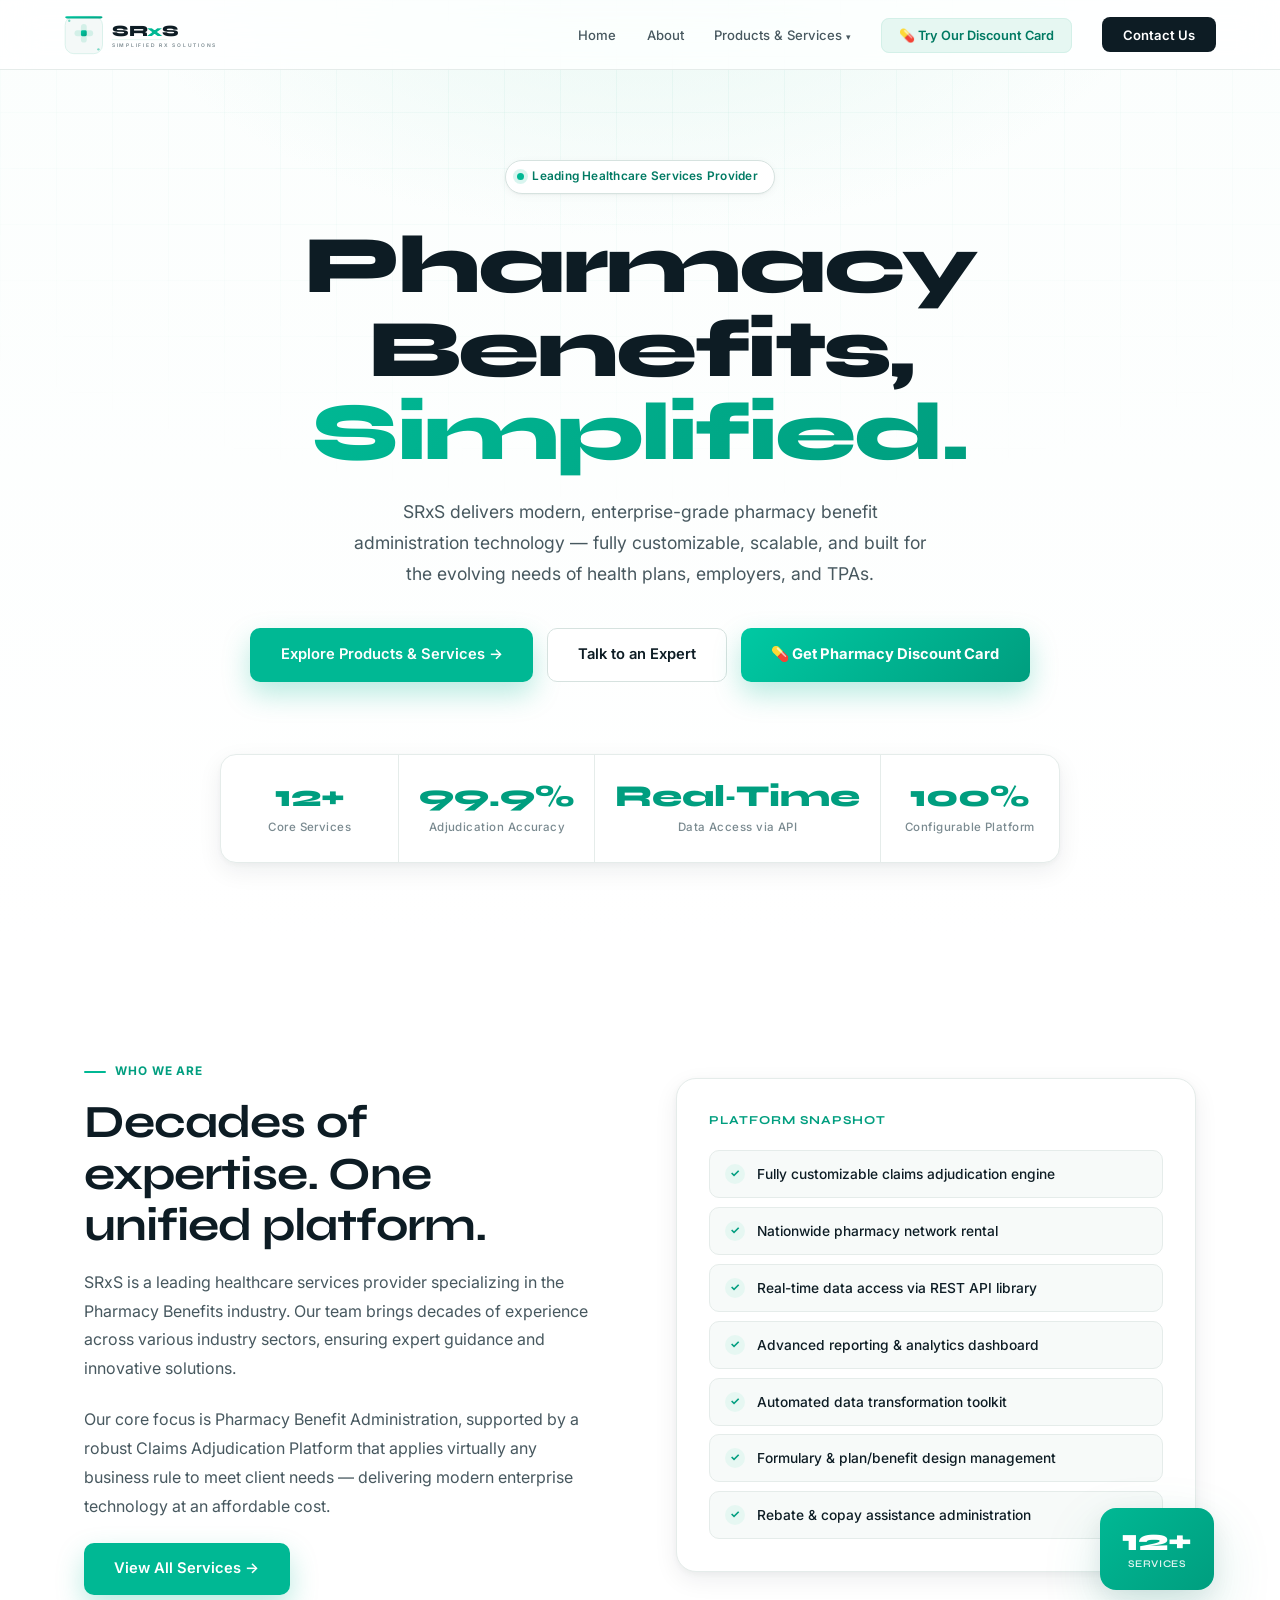
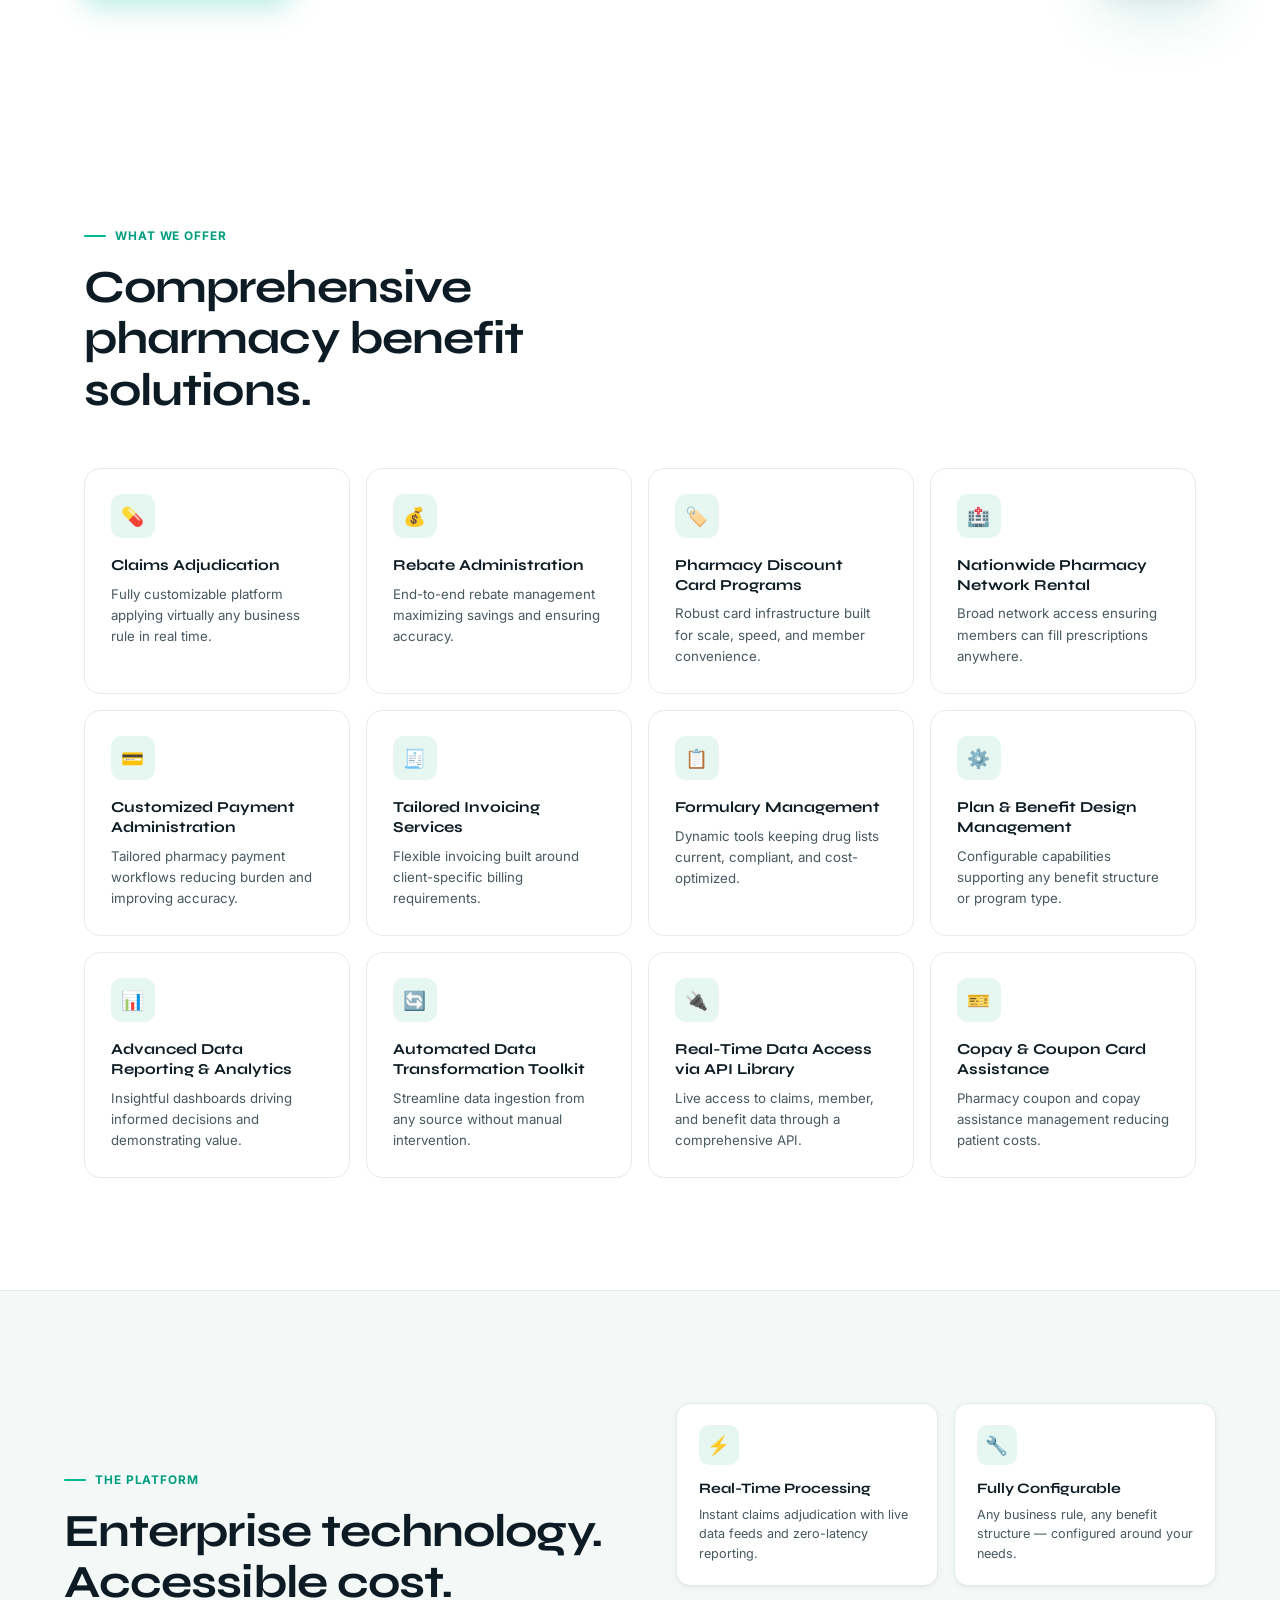
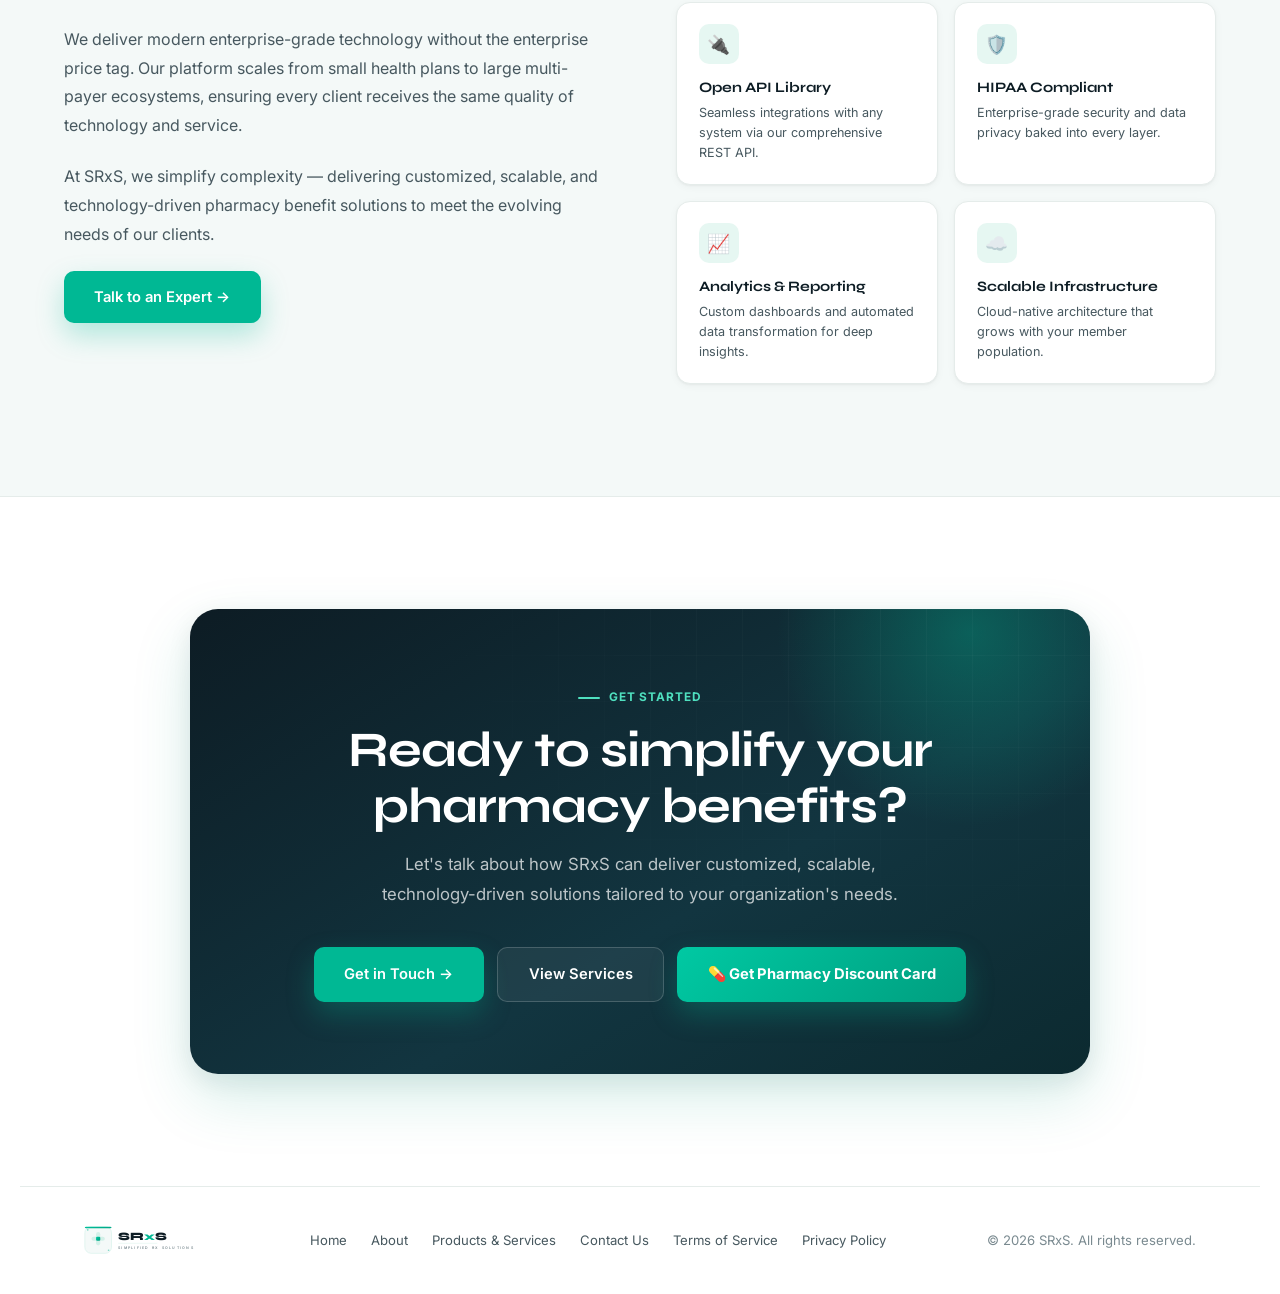
==== index.html @ fc0c214e "Publish site refresh: Products & Services IA, product/white-label pages, legal pages - New "Products" ====
<!DOCTYPE html>
<html lang="en">
<head>
<!-- Google tag (gtag.js) -->
<script async src="https://www.googletagmanager.com/gtag/js?id=G-7KS7CNF6GP"></script>
<script>
  window.dataLayer = window.dataLayer || [];
  function gtag(){dataLayer.push(arguments);}
  gtag('js', new Date());

  gtag('config', 'G-7KS7CNF6GP');
</script>
<meta charset="UTF-8">
<meta name="viewport" content="width=device-width, initial-scale=1.0">
<meta name="description" content="SRxS delivers modern, enterprise-grade pharmacy benefit administration technology — fully customizable, scalable, and built for health plans, employers, and TPAs.">
  <link rel="icon" type="image/svg+xml" href="favicon.svg">
  <link rel="icon" type="image/png" sizes="32x32" href="favicon-32x32.png">
  <link rel="icon" type="image/png" sizes="16x16" href="favicon-16x16.png">
  <link rel="icon" type="image/x-icon" href="favicon.ico">
  <link rel="apple-touch-icon" sizes="180x180" href="apple-touch-icon.png">
  <meta name="theme-color" content="#ffffff">
<title>SRxS — Simplified RX Solutions</title>
<link rel="preconnect" href="https://fonts.googleapis.com">
<link rel="preconnect" href="https://fonts.gstatic.com" crossorigin>
<link href="https://fonts.googleapis.com/css2?family=Syne:wght@600;700;800&family=Inter:wght@400;500;600&display=swap" rel="stylesheet">
<style>
  :root {
    --bg: #ffffff;
    --bg-tint: #f4f9f8;
    --surface: #ffffff;
    --surface2: #f7faf9;
    --border: #e5ecea;
    --border-strong: #d6e2df;
    --teal: #00b894;
    --teal-deep: #009e7f;
    --teal-ink: #007a63;
    --teal-soft: #e6f7f2;
    --teal-soft2: #d3f0e8;
    --ink: #0d1c24;
    --body: #47585f;
    --muted: #7a8a90;
    --shadow-sm: 0 1px 2px rgba(13,28,36,0.04), 0 2px 8px rgba(13,28,36,0.04);
    --shadow-md: 0 8px 24px rgba(13,28,36,0.07), 0 2px 6px rgba(13,28,36,0.04);
    --shadow-lg: 0 24px 60px rgba(0,158,127,0.16), 0 8px 24px rgba(13,28,36,0.08);
    --shadow-teal: 0 12px 28px rgba(0,184,148,0.28);
  }

  *, *::before, *::after { box-sizing: border-box; margin: 0; padding: 0; }
  html { scroll-behavior: smooth; -webkit-font-smoothing: antialiased; }

  body {
    font-family: 'Inter', sans-serif;
    background: var(--bg);
    color: var(--body);
    overflow-x: hidden;
    line-height: 1.6;
  }

  a { color: inherit; }

  /* ─── NAV ─── */
  nav {
    position: fixed; top: 0; left: 0; right: 0; z-index: 100;
    display: flex; align-items: center; justify-content: space-between;
    padding: 0.85rem 5%;
    background: rgba(255,255,255,0.82);
    backdrop-filter: blur(18px) saturate(1.6);
    border-bottom: 1px solid var(--border);
  }

  .nav-logo { display: flex; align-items: center; }
  .nav-logo img, .nav-logo svg { height: 42px; width: auto; display: block; }

  .nav-links { display: flex; align-items: center; gap: 1.9rem; list-style: none; }
  .nav-links a {
    text-decoration: none; font-size: 0.82rem; font-weight: 500;
    color: var(--body); transition: color 0.2s;
  }
  .nav-links a:hover { color: var(--teal-deep); }

  .nav-cta {
    background: var(--ink) !important; color: #fff !important;
    padding: 0.6rem 1.3rem; border-radius: 8px; font-weight: 600 !important;
    transition: background 0.2s, transform 0.2s !important;
  }
  .nav-cta:hover { background: #10303a !important; transform: translateY(-1px); }
  .nav-discount {
    background: var(--teal-soft) !important;
    border: 1px solid var(--teal-soft2) !important;
    color: var(--teal-ink) !important;
    padding: 0.55rem 1.05rem; border-radius: 8px; font-weight: 600 !important;
    font-size: 0.8rem !important;
    transition: background 0.2s, box-shadow 0.2s !important;
  }
  .nav-discount:hover { background: var(--teal-soft2) !important; box-shadow: 0 6px 16px rgba(0,184,148,0.18) !important; }

  /* ─── BUTTONS ─── */
  .btn-primary {
    display: inline-flex; align-items: center; gap: 0.5rem;
    background: var(--teal); color: #fff;
    padding: 0.9rem 1.9rem; border-radius: 10px;
    font-size: 0.92rem; font-weight: 600; text-decoration: none;
    box-shadow: var(--shadow-teal);
    transition: box-shadow 0.2s, transform 0.2s, background 0.2s;
  }
  .btn-primary:hover { background: var(--teal-deep); box-shadow: 0 16px 34px rgba(0,158,127,0.34); transform: translateY(-2px); }

  .btn-ghost {
    display: inline-flex; align-items: center; gap: 0.5rem;
    border: 1px solid var(--border-strong);
    color: var(--ink);
    padding: 0.9rem 1.9rem; border-radius: 10px;
    font-size: 0.92rem; font-weight: 600; text-decoration: none;
    background: #fff;
    transition: border-color 0.2s, background 0.2s, transform 0.2s;
  }
  .btn-ghost:hover { border-color: var(--teal); background: var(--teal-soft); transform: translateY(-2px); }

  .btn-discount {
    display: inline-flex; align-items: center; gap: 0.5rem;
    background: linear-gradient(135deg, #00c9a3, #009e7f);
    color: #fff;
    padding: 0.9rem 1.9rem; border-radius: 10px;
    font-size: 0.92rem; font-weight: 700; text-decoration: none;
    box-shadow: var(--shadow-teal);
    transition: box-shadow 0.2s, transform 0.2s;
  }
  .btn-discount:hover { box-shadow: 0 18px 38px rgba(0,184,148,0.4); transform: translateY(-2px); }

  /* ─── HERO ─── */
  .hero {
    position: relative; overflow: hidden;
    padding: 10rem 5% 5rem;
    text-align: center;
    background:
      radial-gradient(ellipse 70% 55% at 50% -8%, var(--teal-soft) 0%, transparent 60%),
      linear-gradient(180deg, #fbfefd 0%, #ffffff 100%);
  }

  .hero-grid {
    position: absolute; inset: 0; z-index: 0; pointer-events: none;
    background-image:
      linear-gradient(rgba(0,158,127,0.05) 1px, transparent 1px),
      linear-gradient(90deg, rgba(0,158,127,0.05) 1px, transparent 1px);
    background-size: 56px 56px;
    mask-image: radial-gradient(ellipse 75% 55% at 50% 0%, black, transparent);
    -webkit-mask-image: radial-gradient(ellipse 75% 55% at 50% 0%, black, transparent);
  }

  .hero-content { position: relative; z-index: 1; max-width: 840px; margin: 0 auto; }

  .hero-badge {
    display: inline-flex; align-items: center; gap: 0.5rem;
    background: #fff;
    border: 1px solid var(--border-strong);
    padding: 0.4rem 1rem 0.4rem 0.7rem;
    border-radius: 100px;
    font-size: 0.74rem; font-weight: 600; letter-spacing: 0.02em;
    color: var(--teal-ink);
    box-shadow: var(--shadow-sm);
    margin-bottom: 1.9rem;
    animation: fadeUp 0.6s ease both;
  }
  .hero-badge::before {
    content: ''; width: 7px; height: 7px; border-radius: 50%;
    background: var(--teal);
    box-shadow: 0 0 0 4px rgba(0,184,148,0.15);
    animation: pulse 2.2s infinite;
  }
  @keyframes pulse {
    0%, 100% { box-shadow: 0 0 0 4px rgba(0,184,148,0.15); }
    50% { box-shadow: 0 0 0 7px rgba(0,184,148,0.04); }
  }

  h1 {
    font-family: 'Syne', sans-serif;
    font-size: clamp(2.7rem, 6.4vw, 5.4rem);
    font-weight: 800;
    line-height: 1.02;
    letter-spacing: -0.03em;
    color: var(--ink);
    margin-bottom: 1.4rem;
    animation: fadeUp 0.6s 0.08s ease both;
  }
  h1 .accent {
    background: linear-gradient(120deg, var(--teal) 0%, var(--teal-deep) 100%);
    -webkit-background-clip: text; background-clip: text;
    -webkit-text-fill-color: transparent; color: var(--teal-deep);
  }
  h1 .line-wrap { display: block; }

  .hero-sub {
    font-size: 1.1rem; line-height: 1.75; color: var(--body);
    max-width: 580px; margin: 0 auto 2.4rem;
    animation: fadeUp 0.6s 0.16s ease both;
  }

  .hero-actions {
    display: flex; gap: 0.85rem; justify-content: center; flex-wrap: wrap;
    animation: fadeUp 0.6s 0.24s ease both;
  }

  .hero-stats {
    display: grid; grid-template-columns: repeat(4, 1fr);
    max-width: 860px; margin: 4.5rem auto 0;
    border: 1px solid var(--border);
    border-radius: 16px;
    background: #fff;
    box-shadow: var(--shadow-md);
    overflow: hidden;
    position: relative; z-index: 1;
    animation: fadeUp 0.6s 0.32s ease both;
  }
  .hs-item {
    padding: 1.6rem 1.25rem; text-align: center;
    border-right: 1px solid var(--border);
    transition: background 0.2s;
  }
  .hs-item:last-child { border-right: none; }
  .hs-item:hover { background: var(--teal-soft); }
  .hs-val {
    font-family: 'Syne', sans-serif;
    font-size: 1.9rem; font-weight: 800;
    color: var(--teal-deep); line-height: 1; margin-bottom: 0.4rem;
  }
  .hs-label { font-size: 0.72rem; color: var(--muted); letter-spacing: 0.04em; font-weight: 500; }

  /* ─── SECTION COMMON ─── */
  section { position: relative; z-index: 1; }

  .section-label {
    display: inline-flex; align-items: center; gap: 0.55rem;
    font-size: 0.74rem; font-weight: 700; letter-spacing: 0.08em;
    text-transform: uppercase; color: var(--teal-deep);
    margin-bottom: 1rem;
  }
  .section-label::before { content: ''; width: 22px; height: 2px; border-radius: 2px; background: var(--teal); }

  h2 {
    font-family: 'Syne', sans-serif;
    font-size: clamp(1.9rem, 3.6vw, 2.9rem);
    font-weight: 700; line-height: 1.12;
    letter-spacing: -0.02em;
    color: var(--ink);
    margin-bottom: 1rem;
  }

  .section-body {
    font-size: 1rem; line-height: 1.8;
    color: var(--body); margin-bottom: 1.4rem;
  }

  /* ─── ABOUT ─── */
  .about {
    padding: 7rem 5%;
    max-width: 1240px; margin: 0 auto;
    display: grid; grid-template-columns: 1fr 1fr; gap: 4.5rem;
    align-items: center;
  }
  .about-visual { position: relative; }
  .about-card {
    background: #fff;
    border: 1px solid var(--border);
    border-radius: 20px;
    padding: 2rem;
    box-shadow: var(--shadow-md);
    position: relative;
  }
  .about-card-title {
    font-family: 'Syne', sans-serif;
    font-size: 0.76rem; font-weight: 700;
    letter-spacing: 0.08em; text-transform: uppercase;
    color: var(--teal-deep); margin-bottom: 1.25rem;
  }
  .capability-list { display: flex; flex-direction: column; gap: 0.55rem; }
  .cap-item {
    display: flex; align-items: center; gap: 0.75rem;
    padding: 0.75rem 0.95rem;
    background: var(--surface2);
    border: 1px solid var(--border);
    border-radius: 10px;
    font-size: 0.86rem; color: var(--ink); font-weight: 500;
    transition: background 0.2s, border-color 0.2s, transform 0.15s;
  }
  .cap-item:hover { background: var(--teal-soft); border-color: var(--teal-soft2); transform: translateX(3px); }
  .cap-check {
    width: 20px; height: 20px; border-radius: 50%; flex-shrink: 0;
    background: var(--teal-soft); color: var(--teal-deep);
    display: flex; align-items: center; justify-content: center;
    font-size: 0.7rem; font-weight: 700;
  }
  .float-badge {
    position: absolute;
    bottom: -1.1rem; right: -1.1rem;
    background: linear-gradient(135deg, var(--teal), var(--teal-deep));
    color: #fff;
    border-radius: 16px;
    padding: 1.1rem 1.35rem;
    font-family: 'Syne', sans-serif;
    text-align: center;
    box-shadow: var(--shadow-lg);
    animation: float 5s ease-in-out infinite;
  }
  .float-badge .num { font-size: 1.9rem; font-weight: 800; line-height: 1; }
  .float-badge .lbl { font-size: 0.64rem; font-weight: 600; letter-spacing: 0.06em; text-transform: uppercase; opacity: 0.88; }
  @keyframes float { 0%, 100% { transform: translateY(0); } 50% { transform: translateY(-8px); } }

  /* ─── SERVICES ─── */
  .services { padding: 7rem 5%; max-width: 1240px; margin: 0 auto; }
  .services-header { max-width: 620px; margin-bottom: 3.2rem; }
  .services-grid {
    display: grid;
    grid-template-columns: repeat(4, 1fr);
    gap: 1rem;
  }
  .svc-card {
    background: #fff;
    border: 1px solid var(--border);
    border-radius: 16px;
    padding: 1.6rem;
    transition: transform 0.2s, box-shadow 0.2s, border-color 0.2s;
  }
  a.svc-card { text-decoration: none; color: inherit; display: block; }
  .svc-card:hover { transform: translateY(-4px); box-shadow: var(--shadow-md); border-color: var(--border-strong); }
  .svc-card:hover .svc-icon { background: var(--teal); color: #fff; transform: scale(1.05); }
  .svc-icon {
    width: 44px; height: 44px;
    background: var(--teal-soft);
    border-radius: 11px;
    display: flex; align-items: center; justify-content: center;
    font-size: 1.15rem; margin-bottom: 1.1rem;
    transition: background 0.2s, color 0.2s, transform 0.2s;
  }
  .svc-card h3 {
    font-family: 'Syne', sans-serif;
    font-size: 0.95rem; font-weight: 700;
    color: var(--ink); margin-bottom: 0.5rem;
    line-height: 1.3;
  }
  .svc-card p { font-size: 0.83rem; color: var(--body); line-height: 1.6; }

  /* ─── TECHNOLOGY ─── */
  .technology {
    padding: 7rem 5%;
    background: var(--bg-tint);
    border-top: 1px solid var(--border);
    border-bottom: 1px solid var(--border);
    position: relative; overflow: hidden;
  }
  .tech-inner {
    max-width: 1240px; margin: 0 auto;
    display: grid; grid-template-columns: 1fr 1fr; gap: 4.5rem;
    align-items: center; position: relative; z-index: 1;
  }
  .tech-grid { display: grid; grid-template-columns: 1fr 1fr; gap: 1rem; }
  .tech-box {
    background: #fff;
    border: 1px solid var(--border);
    border-radius: 14px;
    padding: 1.35rem;
    box-shadow: var(--shadow-sm);
    transition: border-color 0.2s, transform 0.2s, box-shadow 0.2s;
  }
  .tech-box:hover { border-color: var(--teal); transform: translateY(-3px); box-shadow: var(--shadow-md); }
  .tech-box-icon {
    width: 40px; height: 40px; border-radius: 10px;
    background: var(--teal-soft); color: var(--teal-deep);
    display: flex; align-items: center; justify-content: center;
    font-size: 1.15rem; margin-bottom: 0.7rem;
  }
  .tech-box h4 { font-family: 'Syne', sans-serif; font-size: 0.9rem; font-weight: 700; color: var(--ink); margin-bottom: 0.3rem; }
  .tech-box p { font-size: 0.79rem; color: var(--body); line-height: 1.55; }

  /* ─── CTA ─── */
  .cta {
    padding: 7rem 5%;
    position: relative; overflow: hidden;
  }
  .cta-inner {
    position: relative; z-index: 1; max-width: 900px; margin: 0 auto;
    text-align: center;
    background: linear-gradient(150deg, #0d1c24 0%, #123540 60%, #0c2a30 100%);
    border-radius: 28px;
    padding: 4.5rem 3rem;
    overflow: hidden;
    box-shadow: var(--shadow-lg);
  }
  .cta-inner::before {
    content: '';
    position: absolute; top: -40%; right: -10%;
    width: 420px; height: 420px;
    background: radial-gradient(circle, rgba(0,184,148,0.35) 0%, transparent 65%);
    pointer-events: none;
  }
  .cta-inner::after {
    content: '';
    position: absolute; inset: 0; pointer-events: none;
    background-image:
      linear-gradient(rgba(255,255,255,0.03) 1px, transparent 1px),
      linear-gradient(90deg, rgba(255,255,255,0.03) 1px, transparent 1px);
    background-size: 46px 46px;
    mask-image: radial-gradient(ellipse 60% 80% at 80% 0%, black, transparent);
    -webkit-mask-image: radial-gradient(ellipse 60% 80% at 80% 0%, black, transparent);
  }
  .cta-inner > * { position: relative; z-index: 1; }
  .cta-inner .section-label { color: #4fe0bf; justify-content: center; }
  .cta-inner .section-label::before { background: #4fe0bf; }
  .cta h2 { color: #fff; font-size: clamp(2rem, 4vw, 3.1rem); margin-bottom: 1rem; }
  .cta p { font-size: 1.05rem; color: rgba(255,255,255,0.72); line-height: 1.75; margin: 0 auto 2.4rem; max-width: 540px; }
  .cta .hero-actions { justify-content: center; }
  .cta .btn-ghost { background: rgba(255,255,255,0.06); border-color: rgba(255,255,255,0.18); color: #fff; }
  .cta .btn-ghost:hover { background: rgba(255,255,255,0.12); border-color: rgba(255,255,255,0.35); }

  /* ─── FOOTER ─── */
  footer {
    border-top: 1px solid var(--border);
    padding: 2.4rem 5%;
    max-width: 1240px; margin: 0 auto;
    display: flex; justify-content: space-between; align-items: center;
    flex-wrap: wrap; gap: 1.25rem;
    font-size: 0.82rem; color: var(--muted);
  }
  .footer-logo svg { height: 30px; width: auto; display: block; }
  .footer-links { display: flex; gap: 1rem 1.5rem; flex-wrap: wrap; justify-content: center; }
  .footer-links a { color: var(--body); text-decoration: none; transition: color 0.2s; }
  .footer-links a:hover { color: var(--teal-deep); }

  /* ─── ANIMATIONS ─── */
  @keyframes fadeUp { from { opacity: 0; transform: translateY(22px); } to { opacity: 1; transform: translateY(0); } }
  @media (prefers-reduced-motion: reduce) {
    *, *::before, *::after { animation: none !important; transition: none !important; scroll-behavior: auto !important; }
  }

  /* ─── RESPONSIVE ─── */
  @media (max-width: 1100px) {
    .services-grid { grid-template-columns: repeat(3, 1fr); }
  }
  @media (max-width: 900px) {
    .about, .tech-inner { grid-template-columns: 1fr; gap: 3rem; }
    .services-grid { grid-template-columns: repeat(2, 1fr); }
    nav .nav-links li:not(:last-child):not(.nav-cta-li) { display: none; }
  }
  @media (max-width: 640px) {
    .hero { padding-top: 8.5rem; }
    .services-grid { grid-template-columns: 1fr; }
    .tech-grid { grid-template-columns: 1fr; }
    .hero-stats { grid-template-columns: 1fr 1fr; }
    .hs-item:nth-child(2) { border-right: none; }
    .hs-item:nth-child(1), .hs-item:nth-child(2) { border-bottom: 1px solid var(--border); }
    .about-visual { display: none; }
    .cta-inner { padding: 3rem 1.5rem; }
  }

  /* Products & Services dropdown */
  .nav-dd { position: relative; }
  .nav-dd-toggle { cursor: pointer; }
  .nav-dd-toggle.active { color: var(--teal-deep); font-weight: 600; }
  .dd-caret { font-size: 0.7em; }
  .nav-dd-menu { display: none; position: absolute; top: 100%; left: 0; min-width: 244px; background: #fff; border: 1px solid var(--border); border-radius: 10px; box-shadow: 0 14px 32px rgba(13,28,36,0.14); padding: 0.4rem; list-style: none; margin: 0.5rem 0 0; z-index: 200; }
  .nav-dd-menu::before { content: ''; position: absolute; left: 0; right: 0; top: -0.55rem; height: 0.55rem; }
  .dd-sep { height: 1px; background: var(--border); margin: 0.35rem; padding: 0; }
  .nav-dd:hover .nav-dd-menu, .nav-dd:focus-within .nav-dd-menu { display: block; }
  .nav-dd-menu li { display: block; }
  .nav-dd-menu a { display: flex; align-items: center; gap: 0.5rem; padding: 0.55rem 0.65rem; border-radius: 7px; font-size: 0.85rem; font-weight: 500; white-space: nowrap; color: var(--body); }
  .nav-dd-menu a:hover { background: var(--teal-soft); color: var(--teal-deep); text-decoration: none; }
  .nav-dd-menu a.active { color: var(--teal-deep); font-weight: 600; }
  .dd-tag { font-size: 0.58rem; font-weight: 700; letter-spacing: 0.05em; text-transform: uppercase; padding: 0.14rem 0.42rem; border-radius: 4px; flex-shrink: 0; }
  .dd-service { background: #eef3f1; color: #59646f; }
  .dd-product { background: var(--teal-soft); color: var(--teal-ink); }
</style>
</head>
<body>

<!-- LOGO (light theme) — reused via <use> below -->
<svg width="0" height="0" style="position:absolute" aria-hidden="true">
  <defs>
    <linearGradient id="tealGrad" x1="0%" y1="0%" x2="100%" y2="100%">
      <stop offset="0%" stop-color="#00c9a3"/>
      <stop offset="100%" stop-color="#009e7f"/>
    </linearGradient>
    <g id="srxs-logo">
      <!-- Icon container -->
      <rect x="2" y="4" width="64" height="64" rx="15" fill="#f4f9f8" stroke="#d3f0e8" stroke-width="1.4"/>
      <rect x="2" y="4" width="64" height="3.5" rx="3" fill="url(#tealGrad)"/>
      <!-- Pharmacy cross -->
      <rect x="18" y="28" width="32" height="10" rx="5" fill="#d3f0e8"/>
      <rect x="29" y="17" width="10" height="32" rx="5" fill="#d3f0e8"/>
      <rect x="29" y="28" width="10" height="10" rx="2.5" fill="url(#tealGrad)"/>
      <circle cx="9" cy="11.5" r="2" fill="#00b894" opacity="0.5"/>
      <circle cx="59" cy="60.5" r="2" fill="#00b894" opacity="0.5"/>
      <!-- Wordmark -->
      <text x="82" y="37" font-family="Syne, Arial Black, sans-serif" font-size="27" font-weight="800" letter-spacing="-0.5"><tspan fill="#0d1c24">SR</tspan><tspan fill="#00b894">x</tspan><tspan fill="#0d1c24">S</tspan></text>
      <line x1="82" y1="44" x2="176" y2="44" stroke="#d3f0e8" stroke-width="1"/>
      <text x="82" y="57" font-family="Inter, Arial, sans-serif" font-size="8.5" font-weight="600" letter-spacing="3" fill="#7a8a90">SIMPLIFIED RX SOLUTIONS</text>
    </g>
  </defs>
</svg>

<!-- NAV -->
<nav>
  <div class="nav-logo">
    <a href="index.html" aria-label="SRxS home">
      <svg viewBox="0 0 300 72" role="img" aria-label="SRxS — Simplified RX Solutions"><use href="#srxs-logo"/></svg>
    </a>
  </div>

  <ul class="nav-links">
    <li><a href="index.html" class="active">Home</a></li>
    <li><a href="about.html">About</a></li>
    <li class="nav-dd">
      <a href="services.html" class="nav-dd-toggle">Products &amp; Services <span class="dd-caret">&#9662;</span></a>
      <ul class="nav-dd-menu">
        <li><a href="services.html">Overview</a></li>
        <li><a href="discount-card.html"><span class="dd-tag dd-product">Product</span> SRxS Discount Card</a></li>
        <li class="dd-sep" aria-hidden="true"></li>
        <li><a href="services.html#pba"><span class="dd-tag dd-service">Service</span> Pharmacy Benefit Administration</a></li>
        <li><a href="dcp.html"><span class="dd-tag dd-service">Service</span> White-Label Program</a></li>
      </ul>
    </li>
    <li><a href="https://pricing.srxspbm.com" target="_blank" rel="noopener noreferrer" class="nav-discount">💊 Try Our Discount Card</a></li>
    <li class="nav-cta-li"><a href="#" onclick="openModal(); return false;" class="nav-cta">Contact Us</a></li>
  </ul>
</nav>

<!-- HERO -->
<section class="hero">
  <div class="hero-grid"></div>
  <div class="hero-content">
    <div class="hero-badge">Leading Healthcare Services Provider</div>
    <h1>
      <span class="line-wrap">Pharmacy Benefits,</span>
      <span class="line-wrap"><span class="accent">Simplified.</span></span>
    </h1>
    <p class="hero-sub">
      SRxS delivers modern, enterprise-grade pharmacy benefit administration technology — fully customizable, scalable, and built for the evolving needs of health plans, employers, and TPAs.
    </p>
    <div class="hero-actions">
      <a href="#services" class="btn-primary">Explore Products &amp; Services →</a>
      <a href="#contact" class="btn-ghost">Talk to an Expert</a>
      <a href="https://pricing.srxspbm.com" target="_blank" rel="noopener noreferrer" class="btn-discount">💊 Get Pharmacy Discount Card</a>
    </div>

    <div class="hero-stats">
      <div class="hs-item">
        <div class="hs-val">12+</div>
        <div class="hs-label">Core Services</div>
      </div>
      <div class="hs-item">
        <div class="hs-val">99.9%</div>
        <div class="hs-label">Adjudication Accuracy</div>
      </div>
      <div class="hs-item">
        <div class="hs-val">Real‑Time</div>
        <div class="hs-label">Data Access via API</div>
      </div>
      <div class="hs-item">
        <div class="hs-val">100%</div>
        <div class="hs-label">Configurable Platform</div>
      </div>
    </div>
  </div>
</section>

<!-- ABOUT -->
<section class="about" id="about">
  <div>
    <div class="section-label">Who We Are</div>
    <h2>Decades of expertise. One unified platform.</h2>
    <p class="section-body">
      SRxS is a leading healthcare services provider specializing in the Pharmacy Benefits industry. Our team brings decades of experience across various industry sectors, ensuring expert guidance and innovative solutions.
    </p>
    <p class="section-body">
      Our core focus is Pharmacy Benefit Administration, supported by a robust Claims Adjudication Platform that applies virtually any business rule to meet client needs — delivering modern enterprise technology at an affordable cost.
    </p>
    <a href="#services" class="btn-primary">View All Services →</a>
  </div>

  <div class="about-visual">
    <div class="about-card">
      <div class="about-card-title">Platform Snapshot</div>
      <div class="capability-list">
        <div class="cap-item"><div class="cap-check">✓</div>Fully customizable claims adjudication engine</div>
        <div class="cap-item"><div class="cap-check">✓</div>Nationwide pharmacy network rental</div>
        <div class="cap-item"><div class="cap-check">✓</div>Real-time data access via REST API library</div>
        <div class="cap-item"><div class="cap-check">✓</div>Advanced reporting &amp; analytics dashboard</div>
        <div class="cap-item"><div class="cap-check">✓</div>Automated data transformation toolkit</div>
        <div class="cap-item"><div class="cap-check">✓</div>Formulary &amp; plan/benefit design management</div>
        <div class="cap-item"><div class="cap-check">✓</div>Rebate &amp; copay assistance administration</div>
      </div>
    </div>
    <div class="float-badge">
      <div class="num">12+</div>
      <div class="lbl">Services</div>
    </div>
  </div>
</section>

<!-- SERVICES -->
<section class="services" id="services">
  <div class="services-header">
    <div class="section-label">What We Offer</div>
    <h2>Comprehensive pharmacy benefit solutions.</h2>
  </div>

  <div class="services-grid">
    <a class="svc-card" href="services.html#adjudication">
      <div class="svc-icon">💊</div>
      <h3>Claims Adjudication</h3>
      <p>Fully customizable platform applying virtually any business rule in real time.</p></a>
    <a class="svc-card" href="services.html#rebates">
      <div class="svc-icon">💰</div>
      <h3>Rebate Administration</h3>
      <p>End-to-end rebate management maximizing savings and ensuring accuracy.</p></a>
    <a class="svc-card" href="services.html#discount">
      <div class="svc-icon">🏷️</div>
      <h3>Pharmacy Discount Card Programs</h3>
      <p>Robust card infrastructure built for scale, speed, and member convenience.</p></a>
    <a class="svc-card" href="services.html#network">
      <div class="svc-icon">🏥</div>
      <h3>Nationwide Pharmacy Network Rental</h3>
      <p>Broad network access ensuring members can fill prescriptions anywhere.</p></a>
    <a class="svc-card" href="services.html#adjudication">
      <div class="svc-icon">💳</div>
      <h3>Customized Payment Administration</h3>
      <p>Tailored pharmacy payment workflows reducing burden and improving accuracy.</p></a>
    <a class="svc-card" href="services.html#network">
      <div class="svc-icon">🧾</div>
      <h3>Tailored Invoicing Services</h3>
      <p>Flexible invoicing built around client-specific billing requirements.</p></a>
    <a class="svc-card" href="services.html#formulary">
      <div class="svc-icon">📋</div>
      <h3>Formulary Management</h3>
      <p>Dynamic tools keeping drug lists current, compliant, and cost-optimized.</p></a>
    <a class="svc-card" href="services.html#formulary">
      <div class="svc-icon">⚙️</div>
      <h3>Plan &amp; Benefit Design Management</h3>
      <p>Configurable capabilities supporting any benefit structure or program type.</p></a>
    <a class="svc-card" href="services.html#data">
      <div class="svc-icon">📊</div>
      <h3>Advanced Data Reporting &amp; Analytics</h3>
      <p>Insightful dashboards driving informed decisions and demonstrating value.</p></a>
    <a class="svc-card" href="services.html#data">
      <div class="svc-icon">🔄</div>
      <h3>Automated Data Transformation Toolkit</h3>
      <p>Streamline data ingestion from any source without manual intervention.</p></a>
    <a class="svc-card" href="services.html#data">
      <div class="svc-icon">🔌</div>
      <h3>Real-Time Data Access via API Library</h3>
      <p>Live access to claims, member, and benefit data through a comprehensive API.</p></a>
    <a class="svc-card" href="services.html#discount">
      <div class="svc-icon">🎫</div>
      <h3>Copay &amp; Coupon Card Assistance</h3>
      <p>Pharmacy coupon and copay assistance management reducing patient costs.</p></a>
  </div>
</section>

<!-- TECHNOLOGY -->
<section class="technology" id="technology">
  <div class="tech-inner">
    <div>
      <div class="section-label">The Platform</div>
      <h2>Enterprise technology. Accessible cost.</h2>
      <p class="section-body">
        We deliver modern enterprise-grade technology without the enterprise price tag. Our platform scales from small health plans to large multi-payer ecosystems, ensuring every client receives the same quality of technology and service.
      </p>
      <p class="section-body">
        At SRxS, we simplify complexity — delivering customized, scalable, and technology-driven pharmacy benefit solutions to meet the evolving needs of our clients.
      </p>
      <a href="#contact" class="btn-primary">Talk to an Expert →</a>
    </div>

    <div class="tech-grid">
      <div class="tech-box">
        <div class="tech-box-icon">⚡</div>
        <h4>Real-Time Processing</h4>
        <p>Instant claims adjudication with live data feeds and zero-latency reporting.</p>
      </div>
      <div class="tech-box">
        <div class="tech-box-icon">🔧</div>
        <h4>Fully Configurable</h4>
        <p>Any business rule, any benefit structure — configured around your needs.</p>
      </div>
      <div class="tech-box">
        <div class="tech-box-icon">🔌</div>
        <h4>Open API Library</h4>
        <p>Seamless integrations with any system via our comprehensive REST API.</p>
      </div>
      <div class="tech-box">
        <div class="tech-box-icon">🛡️</div>
        <h4>HIPAA Compliant</h4>
        <p>Enterprise-grade security and data privacy baked into every layer.</p>
      </div>
      <div class="tech-box">
        <div class="tech-box-icon">📈</div>
        <h4>Analytics &amp; Reporting</h4>
        <p>Custom dashboards and automated data transformation for deep insights.</p>
      </div>
      <div class="tech-box">
        <div class="tech-box-icon">☁️</div>
        <h4>Scalable Infrastructure</h4>
        <p>Cloud-native architecture that grows with your member population.</p>
      </div>
    </div>
  </div>
</section>

<!-- CTA -->
<section class="cta" id="contact">
  <div class="cta-inner">
    <div class="section-label">Get Started</div>
    <h2>Ready to simplify your pharmacy benefits?</h2>
    <p>Let's talk about how SRxS can deliver customized, scalable, technology-driven solutions tailored to your organization's needs.</p>
    <div class="hero-actions">
      <a href="#" onclick="openModal(); return false;" class="btn-primary">Get in Touch →</a>
      <a href="#services" class="btn-ghost">View Services</a>
      <a href="https://pricing.srxspbm.com" target="_blank" rel="noopener noreferrer" class="btn-discount">💊 Get Pharmacy Discount Card</a>
    </div>
  </div>
</section>

<!-- FOOTER -->
<footer>
  <div class="footer-logo">
    <svg viewBox="0 0 300 72" role="img" aria-label="SRxS"><use href="#srxs-logo"/></svg>
  </div>
  <div class="footer-links">
    <a href="index.html">Home</a>
    <a href="about.html">About</a>
    <a href="services.html">Products &amp; Services</a>
    <a href="#" onclick="openModal(); return false;">Contact Us</a>
    <a href="terms.html">Terms of Service</a>
    <a href="privacy.html">Privacy Policy</a>
  </div>
  <div>© 2026 SRxS. All rights reserved.</div>
</footer>

<!-- ── CONTACT MODAL ── -->
<div id="contactModal" style="display:none; position:fixed; inset:0; z-index:999; align-items:center; justify-content:center;">
  <div id="modalBackdrop" onclick="closeModal()" style="position:absolute; inset:0; background:rgba(13,28,36,0.45); backdrop-filter:blur(6px);"></div>
  <div style="position:relative; z-index:1; background:#ffffff; border:1px solid #e5ecea; border-radius:20px; padding:2.5rem; width:100%; max-width:480px; margin:1rem; box-shadow:0 40px 90px rgba(13,28,36,0.25);">
    <div style="position:absolute; top:0; left:0; right:0; height:3px; background:linear-gradient(90deg,#00c9a3,#009e7f); border-radius:20px 20px 0 0;"></div>
    <button onclick="closeModal()" aria-label="Close" style="position:absolute; top:1rem; right:1rem; background:#f4f9f8; border:1px solid #e5ecea; color:#47585f; width:32px; height:32px; border-radius:50%; cursor:pointer; font-size:1rem; display:flex; align-items:center; justify-content:center; transition:background 0.2s;" onmouseover="this.style.background='#d3f0e8'" onmouseout="this.style.background='#f4f9f8'">&#x2715;</button>
    <div style="display:inline-flex; align-items:center; gap:0.5rem; background:#e6f7f2; border:1px solid #d3f0e8; padding:0.3rem 0.9rem; border-radius:100px; font-size:0.7rem; font-weight:700; letter-spacing:0.06em; text-transform:uppercase; color:#007a63; margin-bottom:1.25rem;">Get In Touch</div>
    <h3 style="font-family:'Syne',sans-serif; font-size:1.5rem; font-weight:700; letter-spacing:-0.02em; color:#0d1c24; margin-bottom:0.4rem;">Talk to an Expert</h3>
    <p style="font-size:0.85rem; color:#7a8a90; margin-bottom:1.75rem; line-height:1.6;">Fill out the form below and a member of the SRxS team will be in touch shortly.</p>
    <form id="contactForm" onsubmit="submitForm(event)" style="display:flex; flex-direction:column; gap:1rem;">
      <div style="display:grid; grid-template-columns:1fr 1fr; gap:1rem;">
        <div>
          <label style="display:block; font-size:0.72rem; font-weight:600; letter-spacing:0.04em; text-transform:uppercase; color:#7a8a90; margin-bottom:0.4rem;">Full Name *</label>
          <input type="text" id="cf-name" required placeholder="Jane Smith" style="width:100%; background:#f7faf9; border:1px solid #e5ecea; border-radius:9px; padding:0.7rem 0.9rem; font-size:0.88rem; color:#0d1c24; outline:none; font-family:'Inter',sans-serif; transition:border-color 0.2s, background 0.2s;" onfocus="this.style.borderColor='#00b894'; this.style.background='#fff'" onblur="this.style.borderColor='#e5ecea'; this.style.background='#f7faf9'">
        </div>
        <div>
          <label style="display:block; font-size:0.72rem; font-weight:600; letter-spacing:0.04em; text-transform:uppercase; color:#7a8a90; margin-bottom:0.4rem;">Phone Number</label>
          <input type="tel" id="cf-phone" placeholder="(555) 000-0000" style="width:100%; background:#f7faf9; border:1px solid #e5ecea; border-radius:9px; padding:0.7rem 0.9rem; font-size:0.88rem; color:#0d1c24; outline:none; font-family:'Inter',sans-serif; transition:border-color 0.2s, background 0.2s;" onfocus="this.style.borderColor='#00b894'; this.style.background='#fff'" onblur="this.style.borderColor='#e5ecea'; this.style.background='#f7faf9'">
        </div>
      </div>
      <div>
        <label style="display:block; font-size:0.72rem; font-weight:600; letter-spacing:0.04em; text-transform:uppercase; color:#7a8a90; margin-bottom:0.4rem;">Email Address *</label>
        <input type="email" id="cf-email" required placeholder="jane@company.com" style="width:100%; background:#f7faf9; border:1px solid #e5ecea; border-radius:9px; padding:0.7rem 0.9rem; font-size:0.88rem; color:#0d1c24; outline:none; font-family:'Inter',sans-serif; transition:border-color 0.2s, background 0.2s;" onfocus="this.style.borderColor='#00b894'; this.style.background='#fff'" onblur="this.style.borderColor='#e5ecea'; this.style.background='#f7faf9'">
      </div>
      <div>
        <label style="display:block; font-size:0.72rem; font-weight:600; letter-spacing:0.04em; text-transform:uppercase; color:#7a8a90; margin-bottom:0.4rem;">How Can We Help? *</label>
        <textarea id="cf-message" required rows="4" placeholder="Tell us about your organization and what you're looking for..." style="width:100%; background:#f7faf9; border:1px solid #e5ecea; border-radius:9px; padding:0.7rem 0.9rem; font-size:0.88rem; color:#0d1c24; outline:none; font-family:'Inter',sans-serif; resize:vertical; min-height:100px; transition:border-color 0.2s, background 0.2s;" onfocus="this.style.borderColor='#00b894'; this.style.background='#fff'" onblur="this.style.borderColor='#e5ecea'; this.style.background='#f7faf9'"></textarea>
      </div>
      <button type="submit" id="submitBtn" style="background:#00b894; color:#fff; border:none; padding:0.85rem 2rem; border-radius:10px; font-size:0.9rem; font-weight:700; cursor:pointer; font-family:'Syne',sans-serif; letter-spacing:0.02em; transition:box-shadow 0.2s, transform 0.2s, background 0.2s;" onmouseover="this.style.background='#009e7f'; this.style.boxShadow='0 12px 28px rgba(0,184,148,0.35)'; this.style.transform='translateY(-1px)'" onmouseout="this.style.background='#00b894'; this.style.boxShadow='none'; this.style.transform='none'">Send Message &#x2192;</button>
    </form>
    <div id="formSuccess" style="display:none; text-align:center; padding:2rem 0;">
      <div style="font-size:2.5rem; margin-bottom:1rem;">&#x2705;</div>
      <h3 style="font-family:'Syne',sans-serif; font-size:1.2rem; font-weight:700; color:#009e7f; margin-bottom:0.5rem;">Message Sent!</h3>
      <p style="font-size:0.85rem; color:#7a8a90; line-height:1.6;">Thank you for reaching out. A member of the SRxS team will be in touch with you shortly.</p>
    </div>
  </div>
</div>

<script>
function openModal() {
  var modal = document.getElementById('contactModal');
  modal.style.display = 'flex';
  document.body.style.overflow = 'hidden';
  document.getElementById('contactForm').style.display = 'flex';
  document.getElementById('formSuccess').style.display = 'none';
  var btn = document.getElementById('submitBtn');
  btn.disabled = false;
  btn.textContent = 'Send Message →';
}
function closeModal() {
  document.getElementById('contactModal').style.display = 'none';
  document.body.style.overflow = '';
}
document.addEventListener('keydown', function(e) {
  if (e.key === 'Escape') closeModal();
});
function submitForm(e) {
  e.preventDefault();
  var btn = document.getElementById('submitBtn');
  btn.textContent = 'Sending...';
  btn.disabled = true;

  var formData = new FormData();
  formData.append('name',    document.getElementById('cf-name').value);
  formData.append('email',   document.getElementById('cf-email').value);
  formData.append('phone',   document.getElementById('cf-phone').value);
  formData.append('message', document.getElementById('cf-message').value);

  fetch('contact.php', { method: 'POST', body: formData })
    .then(function(res) { return res.json(); })
    .then(function(data) {
      if (data.success) {
        document.getElementById('contactForm').reset();
        btn.textContent = 'Send Message →';
        btn.disabled = false;
        document.getElementById('contactForm').style.display = 'none';
        document.getElementById('formSuccess').style.display = 'block';
        setTimeout(closeModal, 3500);
      } else {
        btn.textContent = 'Send Message →';
        btn.disabled = false;
        alert('Something went wrong: ' + data.message);
      }
    })
    .catch(function() {
      btn.textContent = 'Send Message →';
      btn.disabled = false;
      alert('Network error. Please email us directly at info@simplifiedrxsolutions.com');
    });
}
document.addEventListener('DOMContentLoaded', function() {
  document.querySelectorAll('a[href="#contact"], a[href="index.html#contact"]').forEach(function(a) {
    a.addEventListener('click', function(e) { e.preventDefault(); openModal(); });
  });
  document.querySelectorAll('a[href^="mailto:info@srxs"]').forEach(function(a) {
    a.addEventListener('click', function(e) { e.preventDefault(); openModal(); });
  });
});
</script>
</body>
</html>
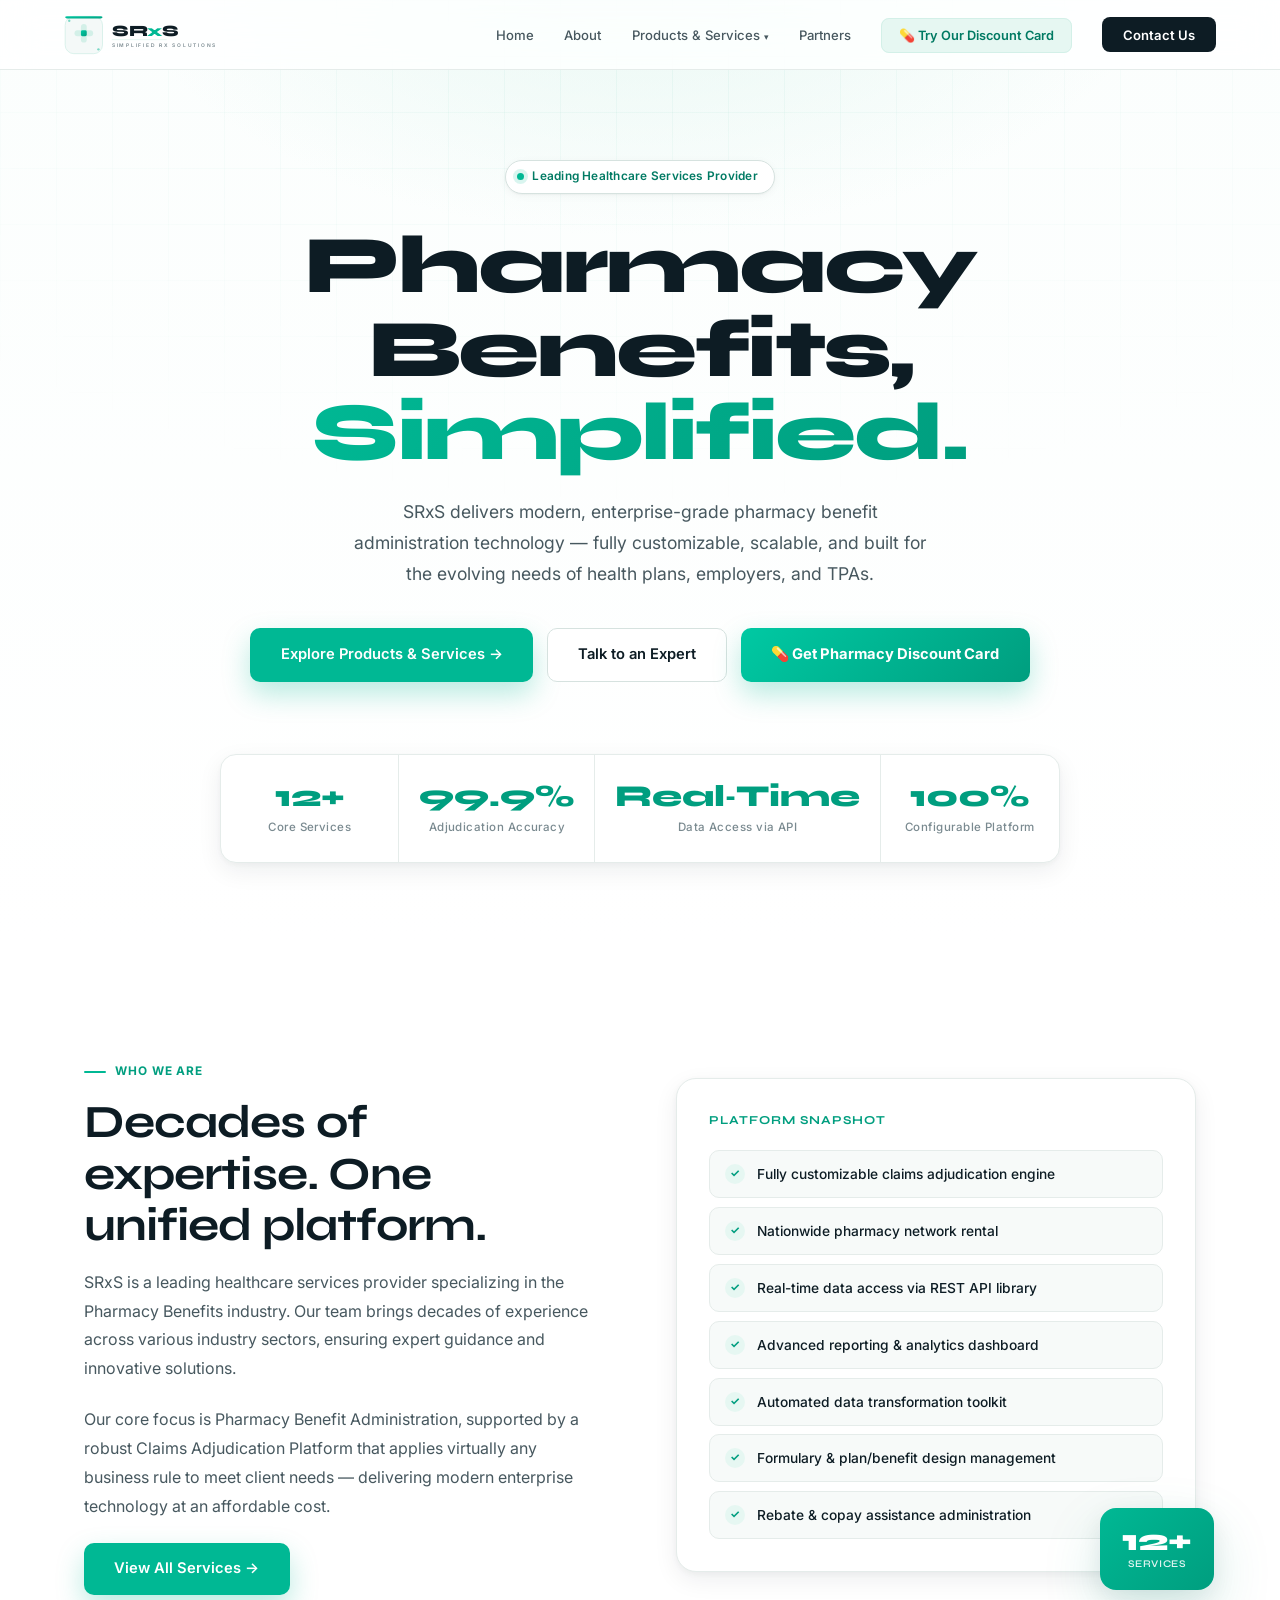
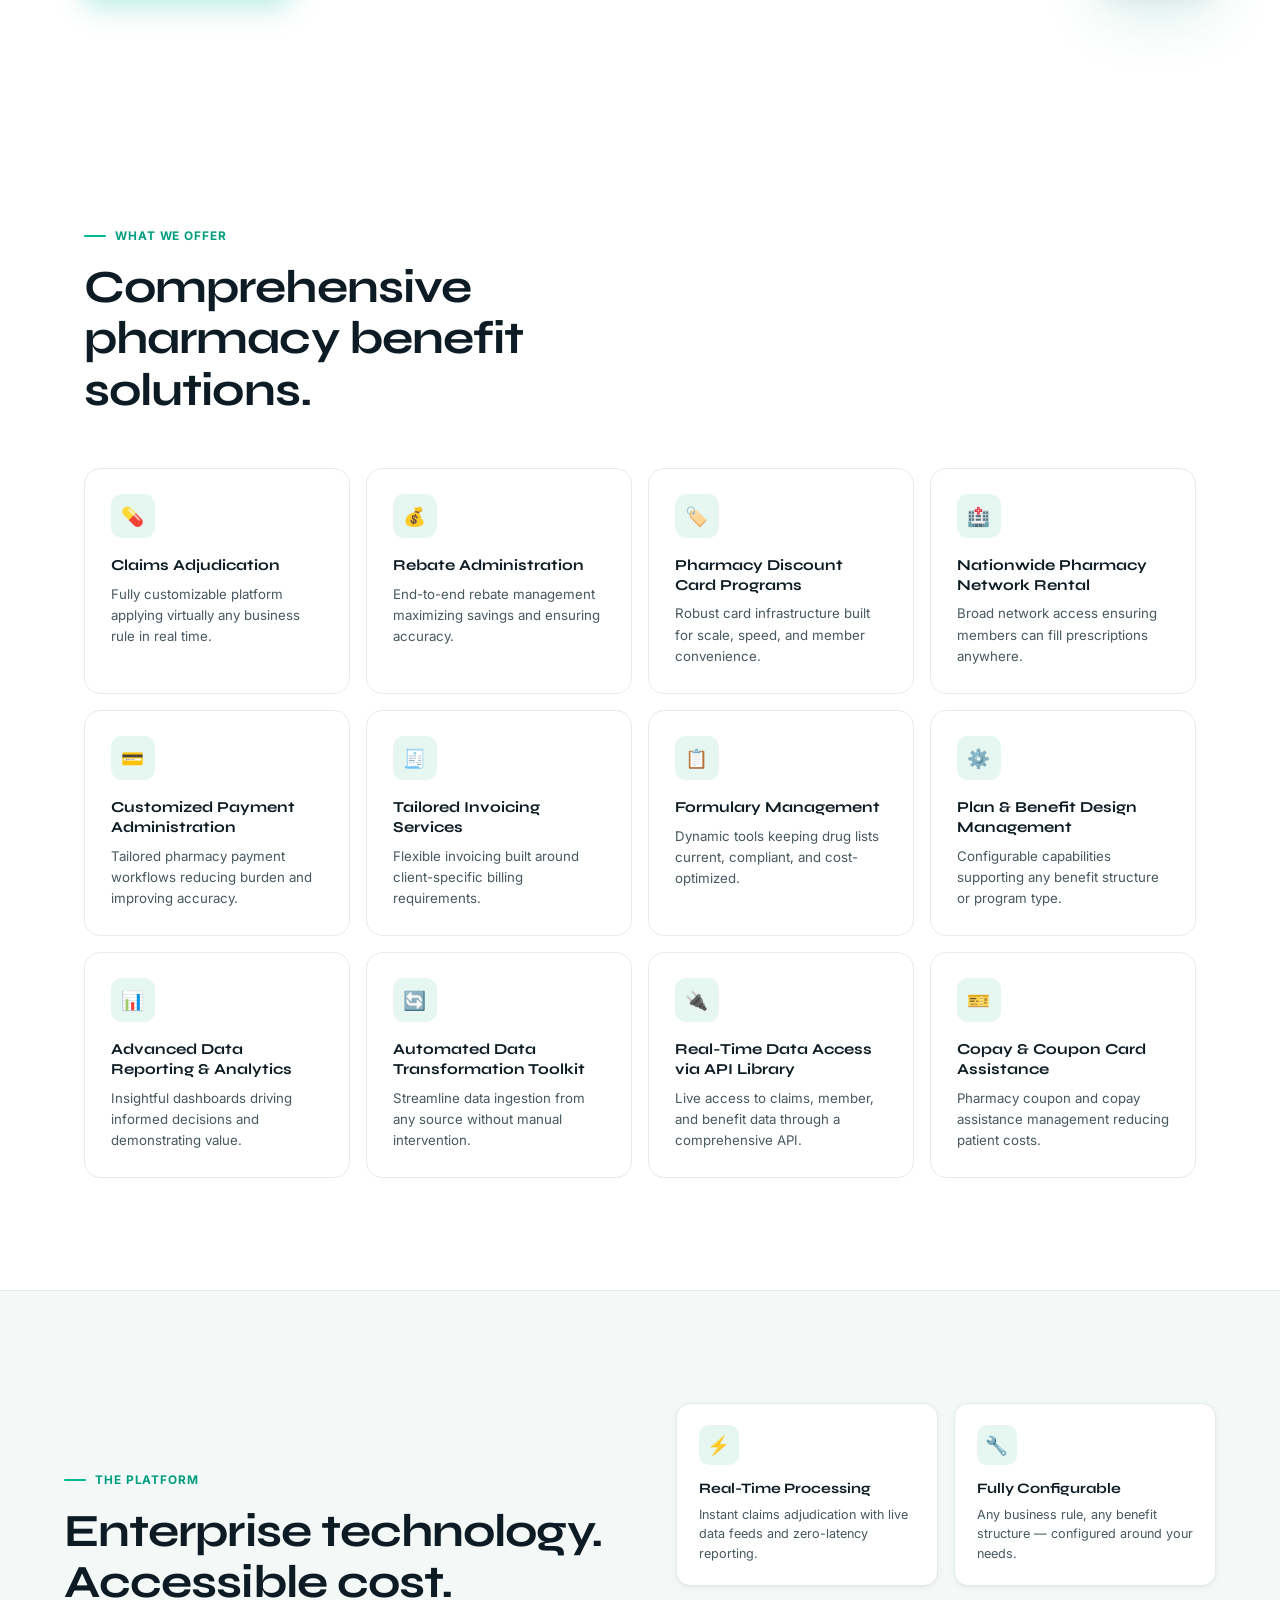
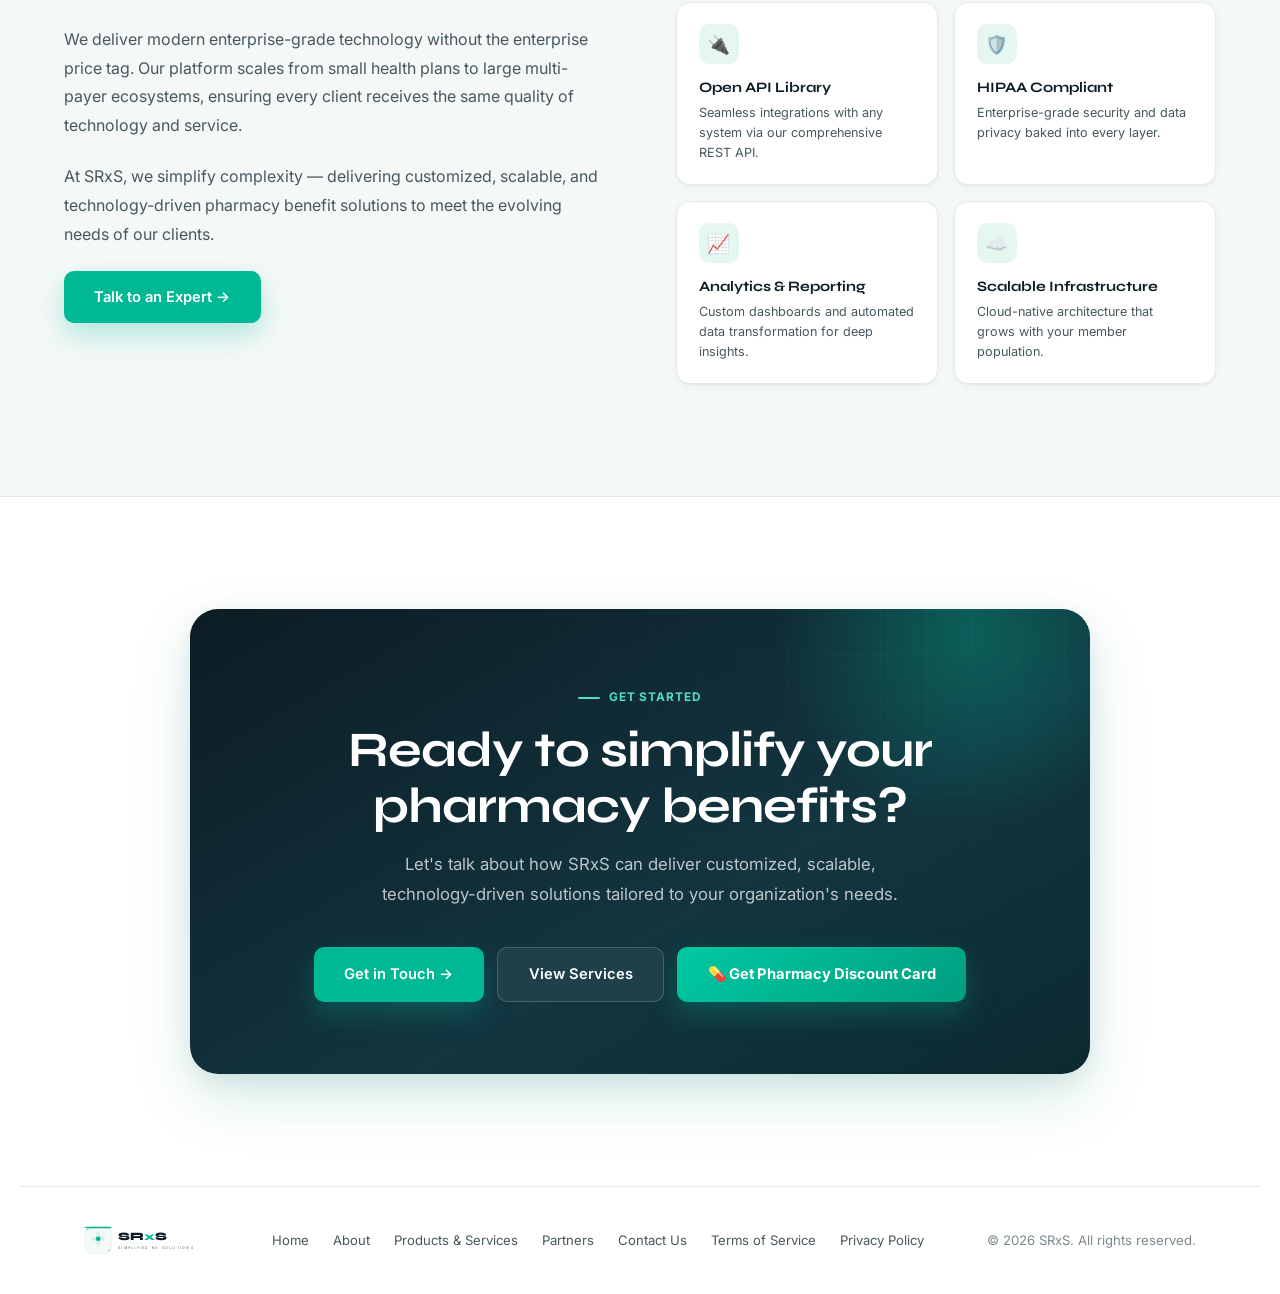
==== commit 49c78ef3: "Add the white-label partner program page partners.html ports the SRxS partner-page package into the " ====
--- a/index.html
+++ b/index.html
@@ -517,7 +517,8 @@
         <li><a href="dcp.html"><span class="dd-tag dd-service">Service</span> White-Label Program</a></li>
       </ul>
     </li>
-    <li><a href="https://pricing.srxspbm.com" target="_blank" rel="noopener noreferrer" class="nav-discount">💊 Try Our Discount Card</a></li>
+    <li><a href="partners.html">Partners</a></li>
+    <li><a href="https://srxsdc.com/card/SRXS001" target="_blank" rel="noopener noreferrer" class="nav-discount">💊 Try Our Discount Card</a></li>
     <li class="nav-cta-li"><a href="#" onclick="openModal(); return false;" class="nav-cta">Contact Us</a></li>
   </ul>
 </nav>
@@ -537,7 +538,7 @@
     <div class="hero-actions">
       <a href="#services" class="btn-primary">Explore Products &amp; Services →</a>
       <a href="#contact" class="btn-ghost">Talk to an Expert</a>
-      <a href="https://pricing.srxspbm.com" target="_blank" rel="noopener noreferrer" class="btn-discount">💊 Get Pharmacy Discount Card</a>
+      <a href="https://srxsdc.com/card/SRXS001" target="_blank" rel="noopener noreferrer" class="btn-discount">💊 Get Pharmacy Discount Card</a>
     </div>
 
     <div class="hero-stats">
@@ -713,7 +714,7 @@
     <div class="hero-actions">
       <a href="#" onclick="openModal(); return false;" class="btn-primary">Get in Touch →</a>
       <a href="#services" class="btn-ghost">View Services</a>
-      <a href="https://pricing.srxspbm.com" target="_blank" rel="noopener noreferrer" class="btn-discount">💊 Get Pharmacy Discount Card</a>
+      <a href="https://srxsdc.com/card/SRXS001" target="_blank" rel="noopener noreferrer" class="btn-discount">💊 Get Pharmacy Discount Card</a>
     </div>
   </div>
 </section>
@@ -727,6 +728,7 @@
     <a href="index.html">Home</a>
     <a href="about.html">About</a>
     <a href="services.html">Products &amp; Services</a>
+    <a href="partners.html">Partners</a>
     <a href="#" onclick="openModal(); return false;">Contact Us</a>
     <a href="terms.html">Terms of Service</a>
     <a href="privacy.html">Privacy Policy</a>
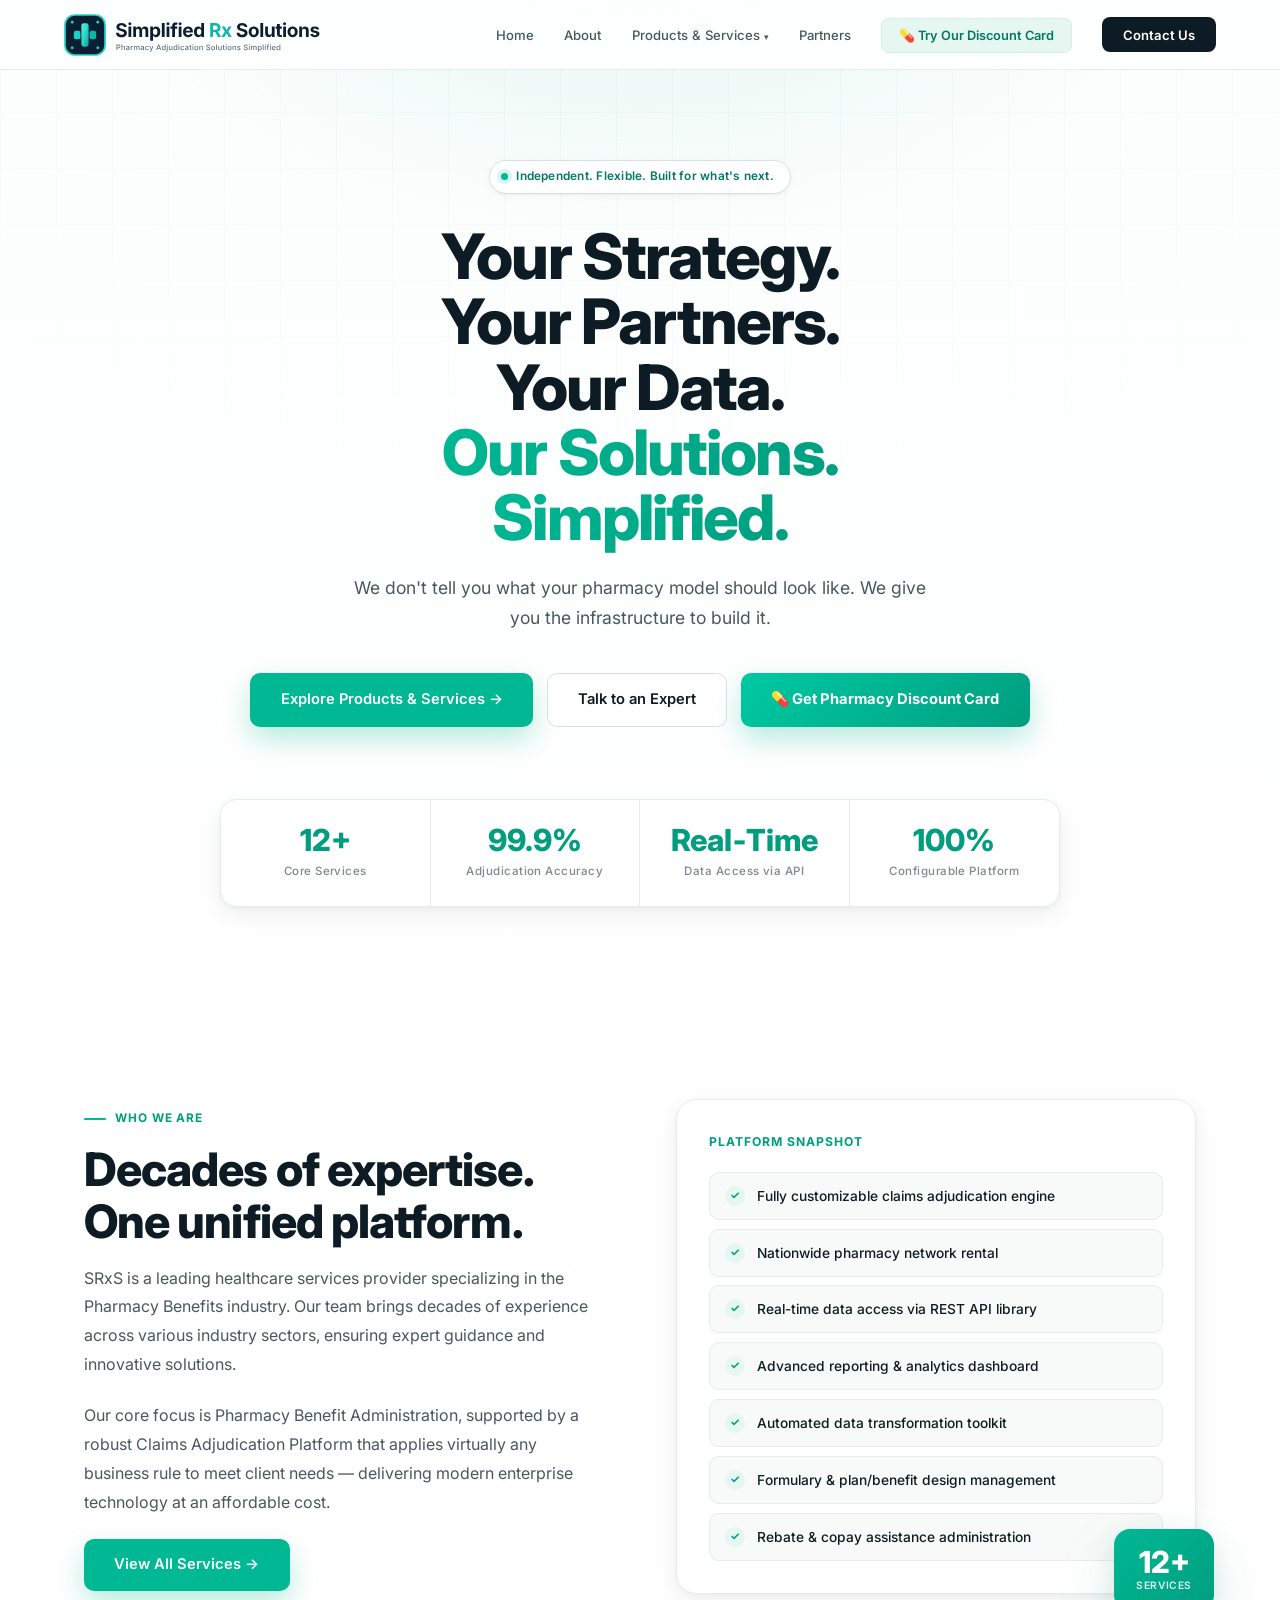
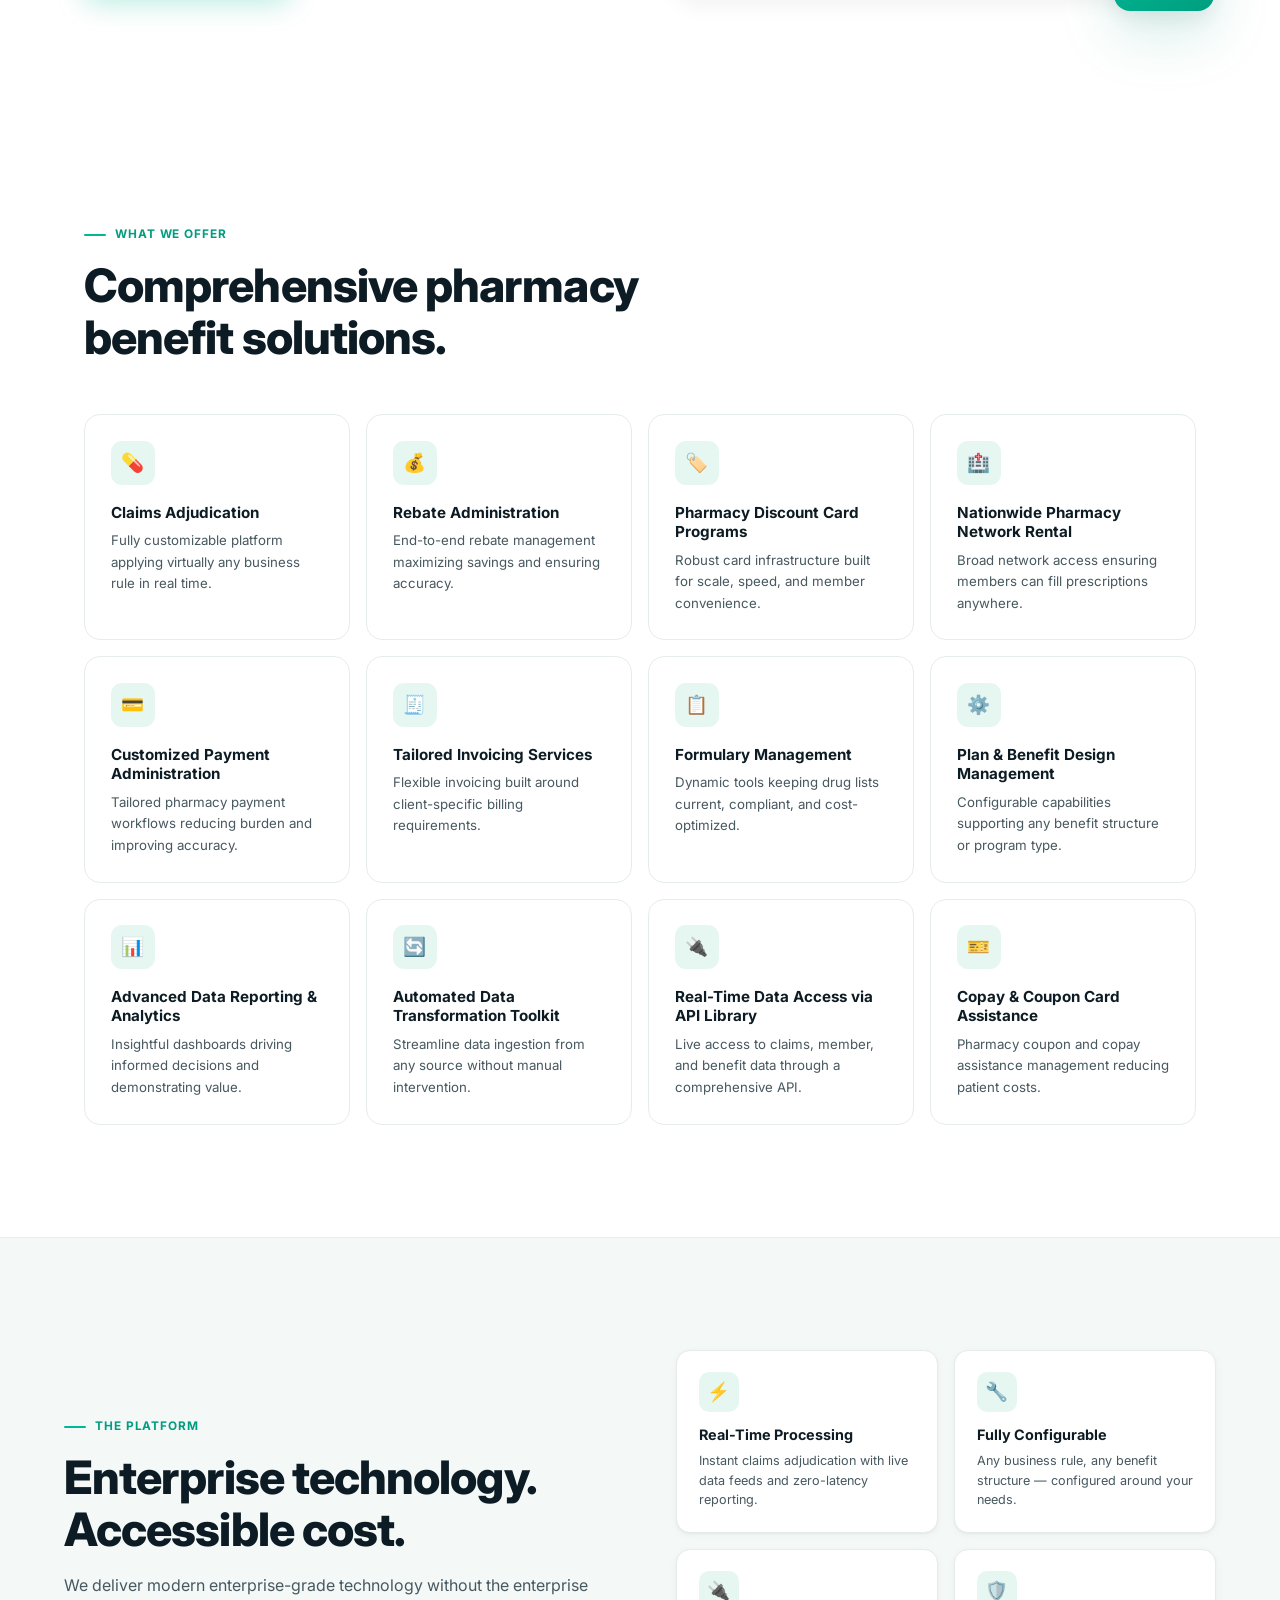
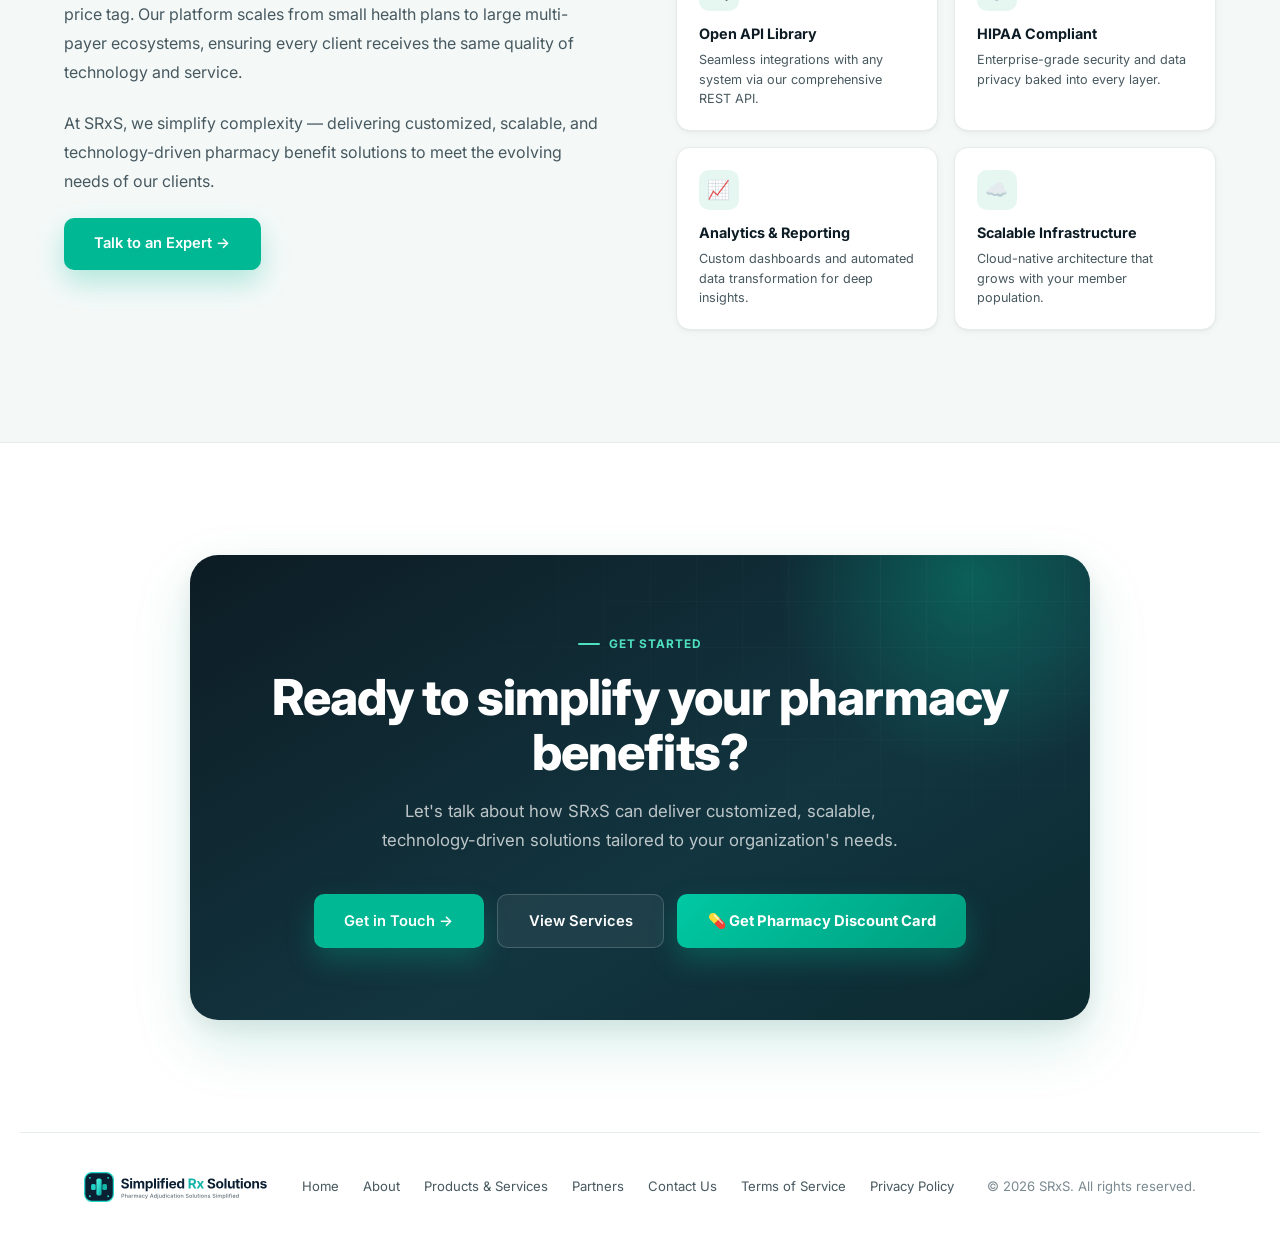
==== commit 72cffd5b: "Apply the SRxS brand refresh across the whole site Typography: every page is now set in Inter per th" ====
--- a/index.html
+++ b/index.html
@@ -19,10 +19,10 @@
   <link rel="icon" type="image/x-icon" href="favicon.ico">
   <link rel="apple-touch-icon" sizes="180x180" href="apple-touch-icon.png">
   <meta name="theme-color" content="#ffffff">
-<title>SRxS — Simplified RX Solutions</title>
+<title>SRxS — Simplified Rx Solutions</title>
 <link rel="preconnect" href="https://fonts.googleapis.com">
 <link rel="preconnect" href="https://fonts.gstatic.com" crossorigin>
-<link href="https://fonts.googleapis.com/css2?family=Syne:wght@600;700;800&family=Inter:wght@400;500;600&display=swap" rel="stylesheet">
+<link href="https://fonts.googleapis.com/css2?family=Inter:wght@400;500;600;700;800&display=swap" rel="stylesheet">
 <style>
   :root {
     --bg: #ffffff;
@@ -57,6 +57,7 @@
   }
 
   a { color: inherit; }
+  button, input, select, textarea { font-family: inherit; }
 
   /* ─── NAV ─── */
   nav {
@@ -69,7 +70,7 @@
   }
 
   .nav-logo { display: flex; align-items: center; }
-  .nav-logo img, .nav-logo svg { height: 42px; width: auto; display: block; }
+  .nav-logo img, .nav-logo img, .nav-logo svg { height: 42px; width: auto; display: block; }
 
   .nav-links { display: flex; align-items: center; gap: 1.9rem; list-style: none; }
   .nav-links a {
@@ -173,10 +174,10 @@
   }
 
   h1 {
-    font-family: 'Syne', sans-serif;
-    font-size: clamp(2.7rem, 6.4vw, 5.4rem);
+    font-family: 'Inter', sans-serif;
+    font-size: clamp(2.3rem, 4.9vw, 4.1rem);
     font-weight: 800;
-    line-height: 1.02;
+    line-height: 1.04;
     letter-spacing: -0.03em;
     color: var(--ink);
     margin-bottom: 1.4rem;
@@ -219,7 +220,7 @@
   .hs-item:last-child { border-right: none; }
   .hs-item:hover { background: var(--teal-soft); }
   .hs-val {
-    font-family: 'Syne', sans-serif;
+    font-family: 'Inter', sans-serif;
     font-size: 1.9rem; font-weight: 800;
     color: var(--teal-deep); line-height: 1; margin-bottom: 0.4rem;
   }
@@ -237,9 +238,9 @@
   .section-label::before { content: ''; width: 22px; height: 2px; border-radius: 2px; background: var(--teal); }
 
   h2 {
-    font-family: 'Syne', sans-serif;
+    font-family: 'Inter', sans-serif;
     font-size: clamp(1.9rem, 3.6vw, 2.9rem);
-    font-weight: 700; line-height: 1.12;
+    font-weight: 800; line-height: 1.12;
     letter-spacing: -0.02em;
     color: var(--ink);
     margin-bottom: 1rem;
@@ -267,7 +268,7 @@
     position: relative;
   }
   .about-card-title {
-    font-family: 'Syne', sans-serif;
+    font-family: 'Inter', sans-serif;
     font-size: 0.76rem; font-weight: 700;
     letter-spacing: 0.08em; text-transform: uppercase;
     color: var(--teal-deep); margin-bottom: 1.25rem;
@@ -296,7 +297,7 @@
     color: #fff;
     border-radius: 16px;
     padding: 1.1rem 1.35rem;
-    font-family: 'Syne', sans-serif;
+    font-family: 'Inter', sans-serif;
     text-align: center;
     box-shadow: var(--shadow-lg);
     animation: float 5s ease-in-out infinite;
@@ -332,7 +333,7 @@
     transition: background 0.2s, color 0.2s, transform 0.2s;
   }
   .svc-card h3 {
-    font-family: 'Syne', sans-serif;
+    font-family: 'Inter', sans-serif;
     font-size: 0.95rem; font-weight: 700;
     color: var(--ink); margin-bottom: 0.5rem;
     line-height: 1.3;
@@ -368,7 +369,7 @@
     display: flex; align-items: center; justify-content: center;
     font-size: 1.15rem; margin-bottom: 0.7rem;
   }
-  .tech-box h4 { font-family: 'Syne', sans-serif; font-size: 0.9rem; font-weight: 700; color: var(--ink); margin-bottom: 0.3rem; }
+  .tech-box h4 { font-family: 'Inter', sans-serif; font-size: 0.9rem; font-weight: 700; color: var(--ink); margin-bottom: 0.3rem; }
   .tech-box p { font-size: 0.79rem; color: var(--body); line-height: 1.55; }
 
   /* ─── CTA ─── */
@@ -420,7 +421,7 @@
     flex-wrap: wrap; gap: 1.25rem;
     font-size: 0.82rem; color: var(--muted);
   }
-  .footer-logo svg { height: 30px; width: auto; display: block; }
+  .footer-logo img, .footer-logo svg { height: 30px; width: auto; display: block; }
   .footer-links { display: flex; gap: 1rem 1.5rem; flex-wrap: wrap; justify-content: center; }
   .footer-links a { color: var(--body); text-decoration: none; transition: color 0.2s; }
   .footer-links a:hover { color: var(--teal-deep); }
@@ -467,40 +468,22 @@
   .dd-tag { font-size: 0.58rem; font-weight: 700; letter-spacing: 0.05em; text-transform: uppercase; padding: 0.14rem 0.42rem; border-radius: 4px; flex-shrink: 0; }
   .dd-service { background: #eef3f1; color: #59646f; }
   .dd-product { background: var(--teal-soft); color: var(--teal-ink); }
+  /* With the Partners item the full link row no longer fits below 1000px. */
+  /* The logo lockup is wider than the old mark: tighten the row before the links collapse. */
+  @media (max-width: 1140px) { .nav-links { gap: 1.1rem; } .nav-logo img, .nav-logo svg { height: 36px; } .nav-discount { padding: 0.5rem 0.8rem; } }
+  @media (max-width: 600px) { .nav-logo img, .nav-logo svg { height: 32px; } .nav-cta { padding: 0.5rem 1rem; } }
+  @media (max-width: 400px) { .nav-logo img, .nav-logo svg { height: 28px; } }
+  @media (max-width: 1000px) { nav .nav-links li:not(:last-child):not(.nav-cta-li) { display: none; } }
 </style>
 </head>
 <body>
 
-<!-- LOGO (light theme) — reused via <use> below -->
-<svg width="0" height="0" style="position:absolute" aria-hidden="true">
-  <defs>
-    <linearGradient id="tealGrad" x1="0%" y1="0%" x2="100%" y2="100%">
-      <stop offset="0%" stop-color="#00c9a3"/>
-      <stop offset="100%" stop-color="#009e7f"/>
-    </linearGradient>
-    <g id="srxs-logo">
-      <!-- Icon container -->
-      <rect x="2" y="4" width="64" height="64" rx="15" fill="#f4f9f8" stroke="#d3f0e8" stroke-width="1.4"/>
-      <rect x="2" y="4" width="64" height="3.5" rx="3" fill="url(#tealGrad)"/>
-      <!-- Pharmacy cross -->
-      <rect x="18" y="28" width="32" height="10" rx="5" fill="#d3f0e8"/>
-      <rect x="29" y="17" width="10" height="32" rx="5" fill="#d3f0e8"/>
-      <rect x="29" y="28" width="10" height="10" rx="2.5" fill="url(#tealGrad)"/>
-      <circle cx="9" cy="11.5" r="2" fill="#00b894" opacity="0.5"/>
-      <circle cx="59" cy="60.5" r="2" fill="#00b894" opacity="0.5"/>
-      <!-- Wordmark -->
-      <text x="82" y="37" font-family="Syne, Arial Black, sans-serif" font-size="27" font-weight="800" letter-spacing="-0.5"><tspan fill="#0d1c24">SR</tspan><tspan fill="#00b894">x</tspan><tspan fill="#0d1c24">S</tspan></text>
-      <line x1="82" y1="44" x2="176" y2="44" stroke="#d3f0e8" stroke-width="1"/>
-      <text x="82" y="57" font-family="Inter, Arial, sans-serif" font-size="8.5" font-weight="600" letter-spacing="3" fill="#7a8a90">SIMPLIFIED RX SOLUTIONS</text>
-    </g>
-  </defs>
-</svg>
 
 <!-- NAV -->
 <nav>
   <div class="nav-logo">
     <a href="index.html" aria-label="SRxS home">
-      <svg viewBox="0 0 300 72" role="img" aria-label="SRxS — Simplified RX Solutions"><use href="#srxs-logo"/></svg>
+      <img src="assets/srxs-logo-light.svg" alt="Simplified Rx Solutions" width="396" height="64">
     </a>
   </div>
 
@@ -527,13 +510,16 @@
 <section class="hero">
   <div class="hero-grid"></div>
   <div class="hero-content">
-    <div class="hero-badge">Leading Healthcare Services Provider</div>
+    <div class="hero-badge">Independent. Flexible. Built for what's next.</div>
     <h1>
-      <span class="line-wrap">Pharmacy Benefits,</span>
+      <span class="line-wrap">Your Strategy.</span>
+      <span class="line-wrap">Your Partners.</span>
+      <span class="line-wrap">Your Data.</span>
+      <span class="line-wrap"><span class="accent">Our Solutions.</span></span>
       <span class="line-wrap"><span class="accent">Simplified.</span></span>
     </h1>
     <p class="hero-sub">
-      SRxS delivers modern, enterprise-grade pharmacy benefit administration technology — fully customizable, scalable, and built for the evolving needs of health plans, employers, and TPAs.
+      We don't tell you what your pharmacy model should look like. We give you the infrastructure to build it.
     </p>
     <div class="hero-actions">
       <a href="#services" class="btn-primary">Explore Products &amp; Services →</a>
@@ -722,7 +708,7 @@
 <!-- FOOTER -->
 <footer>
   <div class="footer-logo">
-    <svg viewBox="0 0 300 72" role="img" aria-label="SRxS"><use href="#srxs-logo"/></svg>
+    <img src="assets/srxs-logo-light.svg" alt="Simplified Rx Solutions" width="396" height="64">
   </div>
   <div class="footer-links">
     <a href="index.html">Home</a>
@@ -743,7 +729,7 @@
     <div style="position:absolute; top:0; left:0; right:0; height:3px; background:linear-gradient(90deg,#00c9a3,#009e7f); border-radius:20px 20px 0 0;"></div>
     <button onclick="closeModal()" aria-label="Close" style="position:absolute; top:1rem; right:1rem; background:#f4f9f8; border:1px solid #e5ecea; color:#47585f; width:32px; height:32px; border-radius:50%; cursor:pointer; font-size:1rem; display:flex; align-items:center; justify-content:center; transition:background 0.2s;" onmouseover="this.style.background='#d3f0e8'" onmouseout="this.style.background='#f4f9f8'">&#x2715;</button>
     <div style="display:inline-flex; align-items:center; gap:0.5rem; background:#e6f7f2; border:1px solid #d3f0e8; padding:0.3rem 0.9rem; border-radius:100px; font-size:0.7rem; font-weight:700; letter-spacing:0.06em; text-transform:uppercase; color:#007a63; margin-bottom:1.25rem;">Get In Touch</div>
-    <h3 style="font-family:'Syne',sans-serif; font-size:1.5rem; font-weight:700; letter-spacing:-0.02em; color:#0d1c24; margin-bottom:0.4rem;">Talk to an Expert</h3>
+    <h3 style="font-family:'Inter', sans-serif; font-size:1.5rem; font-weight:700; letter-spacing:-0.02em; color:#0d1c24; margin-bottom:0.4rem;">Talk to an Expert</h3>
     <p style="font-size:0.85rem; color:#7a8a90; margin-bottom:1.75rem; line-height:1.6;">Fill out the form below and a member of the SRxS team will be in touch shortly.</p>
     <form id="contactForm" onsubmit="submitForm(event)" style="display:flex; flex-direction:column; gap:1rem;">
       <div style="display:grid; grid-template-columns:1fr 1fr; gap:1rem;">
@@ -764,11 +750,11 @@
         <label style="display:block; font-size:0.72rem; font-weight:600; letter-spacing:0.04em; text-transform:uppercase; color:#7a8a90; margin-bottom:0.4rem;">How Can We Help? *</label>
         <textarea id="cf-message" required rows="4" placeholder="Tell us about your organization and what you're looking for..." style="width:100%; background:#f7faf9; border:1px solid #e5ecea; border-radius:9px; padding:0.7rem 0.9rem; font-size:0.88rem; color:#0d1c24; outline:none; font-family:'Inter',sans-serif; resize:vertical; min-height:100px; transition:border-color 0.2s, background 0.2s;" onfocus="this.style.borderColor='#00b894'; this.style.background='#fff'" onblur="this.style.borderColor='#e5ecea'; this.style.background='#f7faf9'"></textarea>
       </div>
-      <button type="submit" id="submitBtn" style="background:#00b894; color:#fff; border:none; padding:0.85rem 2rem; border-radius:10px; font-size:0.9rem; font-weight:700; cursor:pointer; font-family:'Syne',sans-serif; letter-spacing:0.02em; transition:box-shadow 0.2s, transform 0.2s, background 0.2s;" onmouseover="this.style.background='#009e7f'; this.style.boxShadow='0 12px 28px rgba(0,184,148,0.35)'; this.style.transform='translateY(-1px)'" onmouseout="this.style.background='#00b894'; this.style.boxShadow='none'; this.style.transform='none'">Send Message &#x2192;</button>
+      <button type="submit" id="submitBtn" style="background:#00b894; color:#fff; border:none; padding:0.85rem 2rem; border-radius:10px; font-size:0.9rem; font-weight:700; cursor:pointer; font-family:'Inter', sans-serif; letter-spacing:0.02em; transition:box-shadow 0.2s, transform 0.2s, background 0.2s;" onmouseover="this.style.background='#009e7f'; this.style.boxShadow='0 12px 28px rgba(0,184,148,0.35)'; this.style.transform='translateY(-1px)'" onmouseout="this.style.background='#00b894'; this.style.boxShadow='none'; this.style.transform='none'">Send Message &#x2192;</button>
     </form>
     <div id="formSuccess" style="display:none; text-align:center; padding:2rem 0;">
       <div style="font-size:2.5rem; margin-bottom:1rem;">&#x2705;</div>
-      <h3 style="font-family:'Syne',sans-serif; font-size:1.2rem; font-weight:700; color:#009e7f; margin-bottom:0.5rem;">Message Sent!</h3>
+      <h3 style="font-family:'Inter', sans-serif; font-size:1.2rem; font-weight:700; color:#009e7f; margin-bottom:0.5rem;">Message Sent!</h3>
       <p style="font-size:0.85rem; color:#7a8a90; line-height:1.6;">Thank you for reaching out. A member of the SRxS team will be in touch with you shortly.</p>
     </div>
   </div>
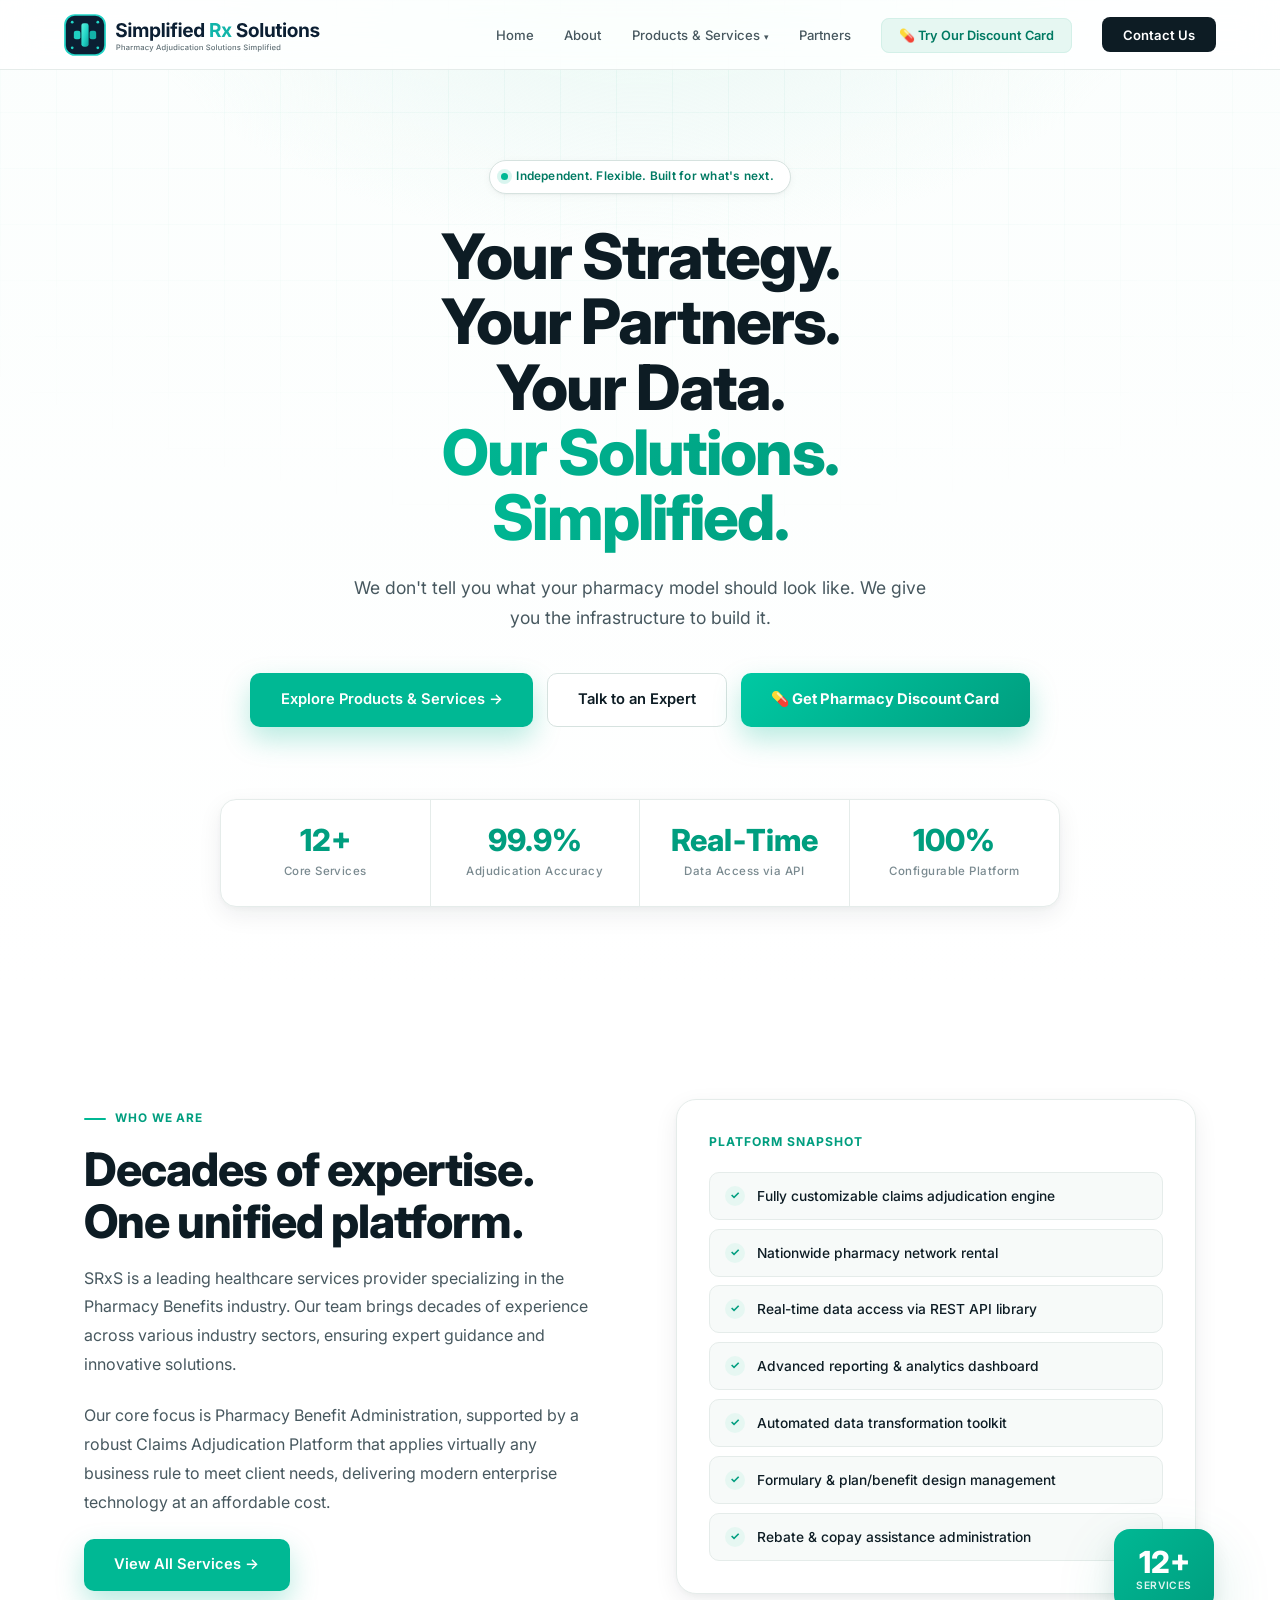
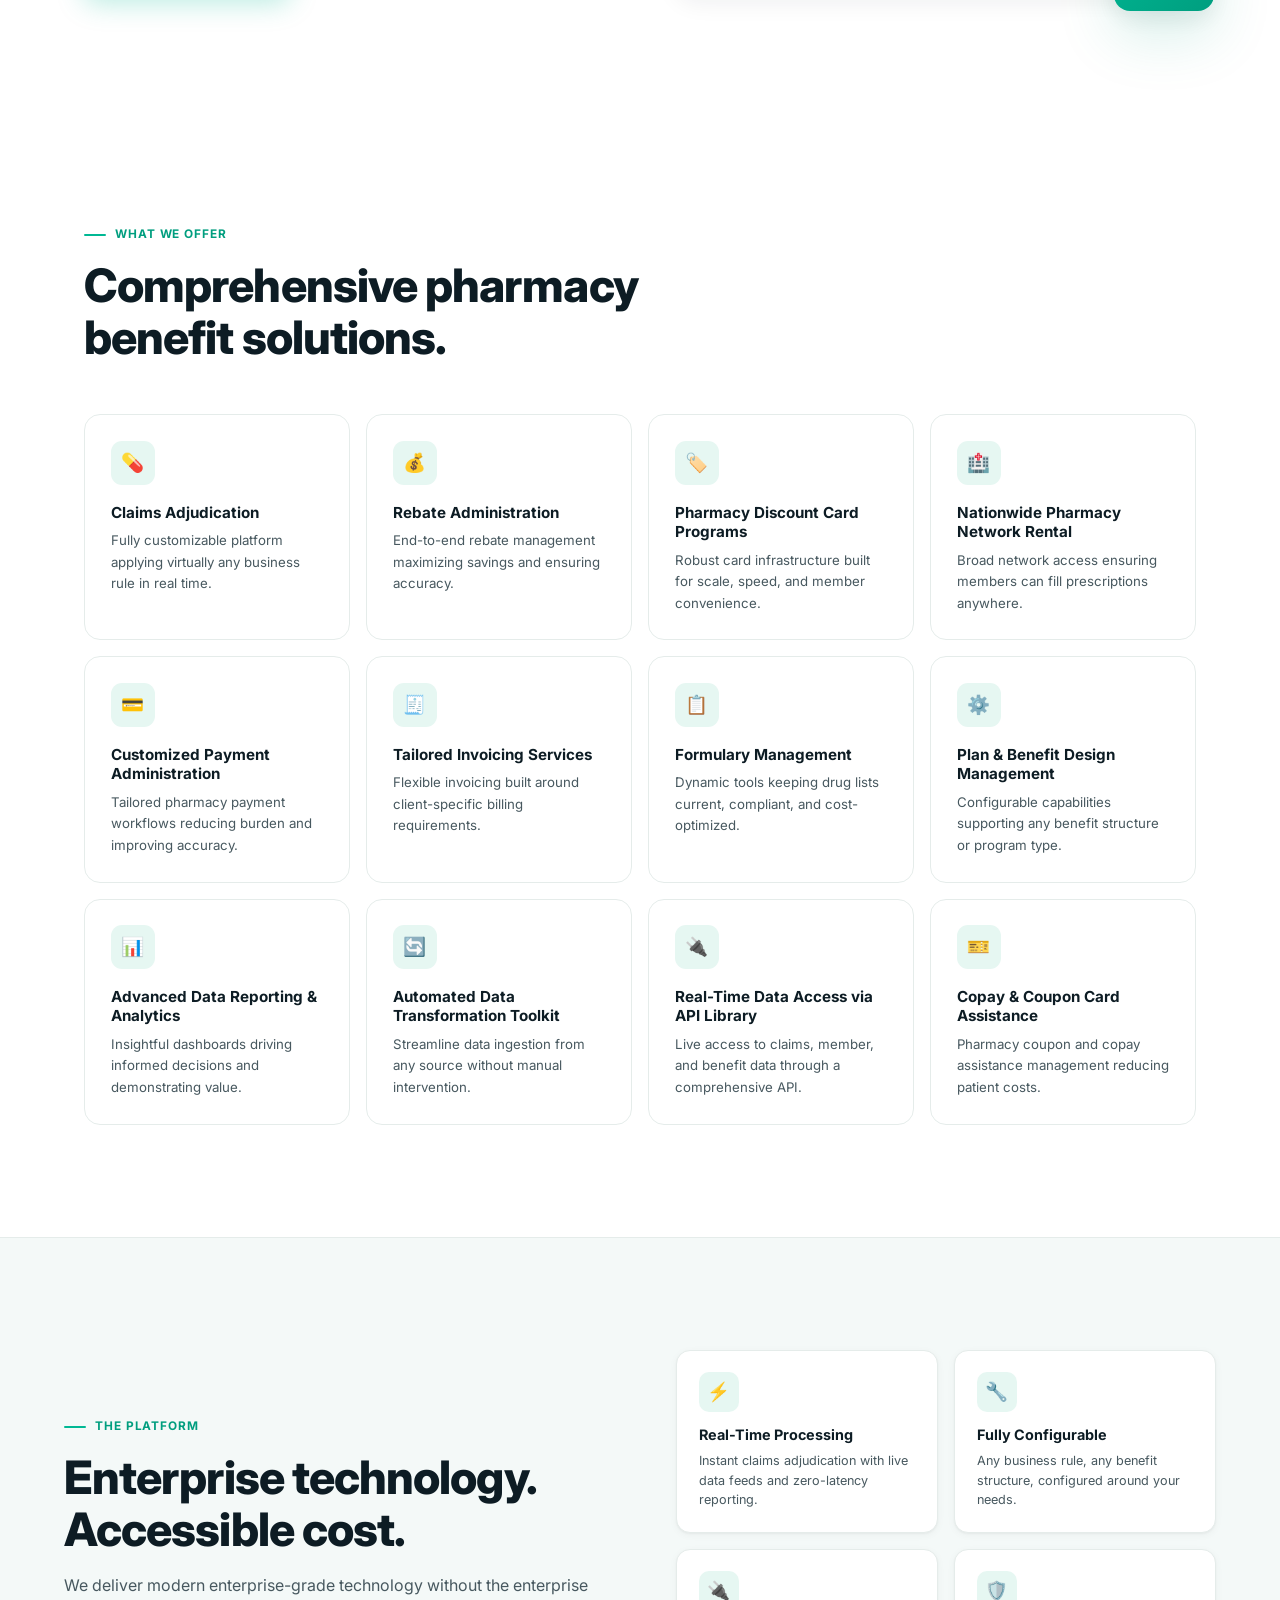
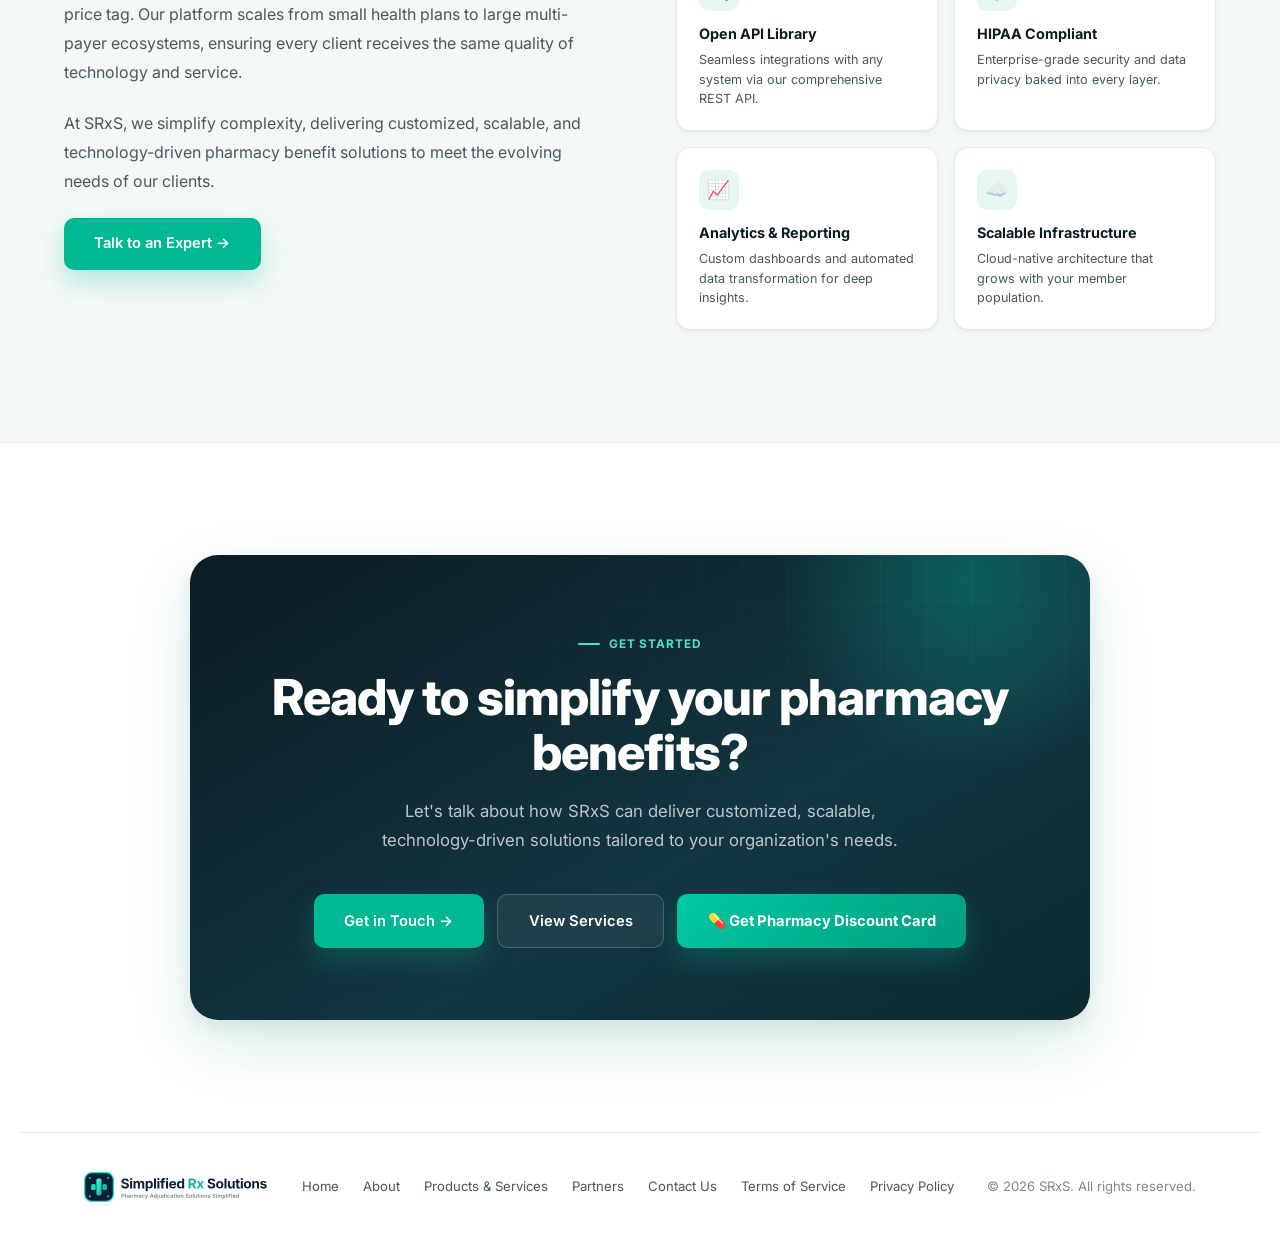
==== commit f22e8b19: "Remove em dashes from all site copy Titles, meta descriptions, body copy, alt text and form status m" ====
--- a/index.html
+++ b/index.html
@@ -12,14 +12,14 @@
 </script>
 <meta charset="UTF-8">
 <meta name="viewport" content="width=device-width, initial-scale=1.0">
-<meta name="description" content="SRxS delivers modern, enterprise-grade pharmacy benefit administration technology — fully customizable, scalable, and built for health plans, employers, and TPAs.">
+<meta name="description" content="SRxS delivers modern, enterprise-grade pharmacy benefit administration technology. Fully customizable, scalable, and built for health plans, employers, and TPAs.">
   <link rel="icon" type="image/svg+xml" href="favicon.svg">
   <link rel="icon" type="image/png" sizes="32x32" href="favicon-32x32.png">
   <link rel="icon" type="image/png" sizes="16x16" href="favicon-16x16.png">
   <link rel="icon" type="image/x-icon" href="favicon.ico">
   <link rel="apple-touch-icon" sizes="180x180" href="apple-touch-icon.png">
   <meta name="theme-color" content="#ffffff">
-<title>SRxS — Simplified Rx Solutions</title>
+<title>SRxS | Simplified Rx Solutions</title>
 <link rel="preconnect" href="https://fonts.googleapis.com">
 <link rel="preconnect" href="https://fonts.gstatic.com" crossorigin>
 <link href="https://fonts.googleapis.com/css2?family=Inter:wght@400;500;600;700;800&display=swap" rel="stylesheet">
@@ -557,7 +557,7 @@
       SRxS is a leading healthcare services provider specializing in the Pharmacy Benefits industry. Our team brings decades of experience across various industry sectors, ensuring expert guidance and innovative solutions.
     </p>
     <p class="section-body">
-      Our core focus is Pharmacy Benefit Administration, supported by a robust Claims Adjudication Platform that applies virtually any business rule to meet client needs — delivering modern enterprise technology at an affordable cost.
+      Our core focus is Pharmacy Benefit Administration, supported by a robust Claims Adjudication Platform that applies virtually any business rule to meet client needs, delivering modern enterprise technology at an affordable cost.
     </p>
     <a href="#services" class="btn-primary">View All Services →</a>
   </div>
@@ -651,7 +651,7 @@
         We deliver modern enterprise-grade technology without the enterprise price tag. Our platform scales from small health plans to large multi-payer ecosystems, ensuring every client receives the same quality of technology and service.
       </p>
       <p class="section-body">
-        At SRxS, we simplify complexity — delivering customized, scalable, and technology-driven pharmacy benefit solutions to meet the evolving needs of our clients.
+        At SRxS, we simplify complexity, delivering customized, scalable, and technology-driven pharmacy benefit solutions to meet the evolving needs of our clients.
       </p>
       <a href="#contact" class="btn-primary">Talk to an Expert →</a>
     </div>
@@ -665,7 +665,7 @@
       <div class="tech-box">
         <div class="tech-box-icon">🔧</div>
         <h4>Fully Configurable</h4>
-        <p>Any business rule, any benefit structure — configured around your needs.</p>
+        <p>Any business rule, any benefit structure, configured around your needs.</p>
       </div>
       <div class="tech-box">
         <div class="tech-box-icon">🔌</div>
